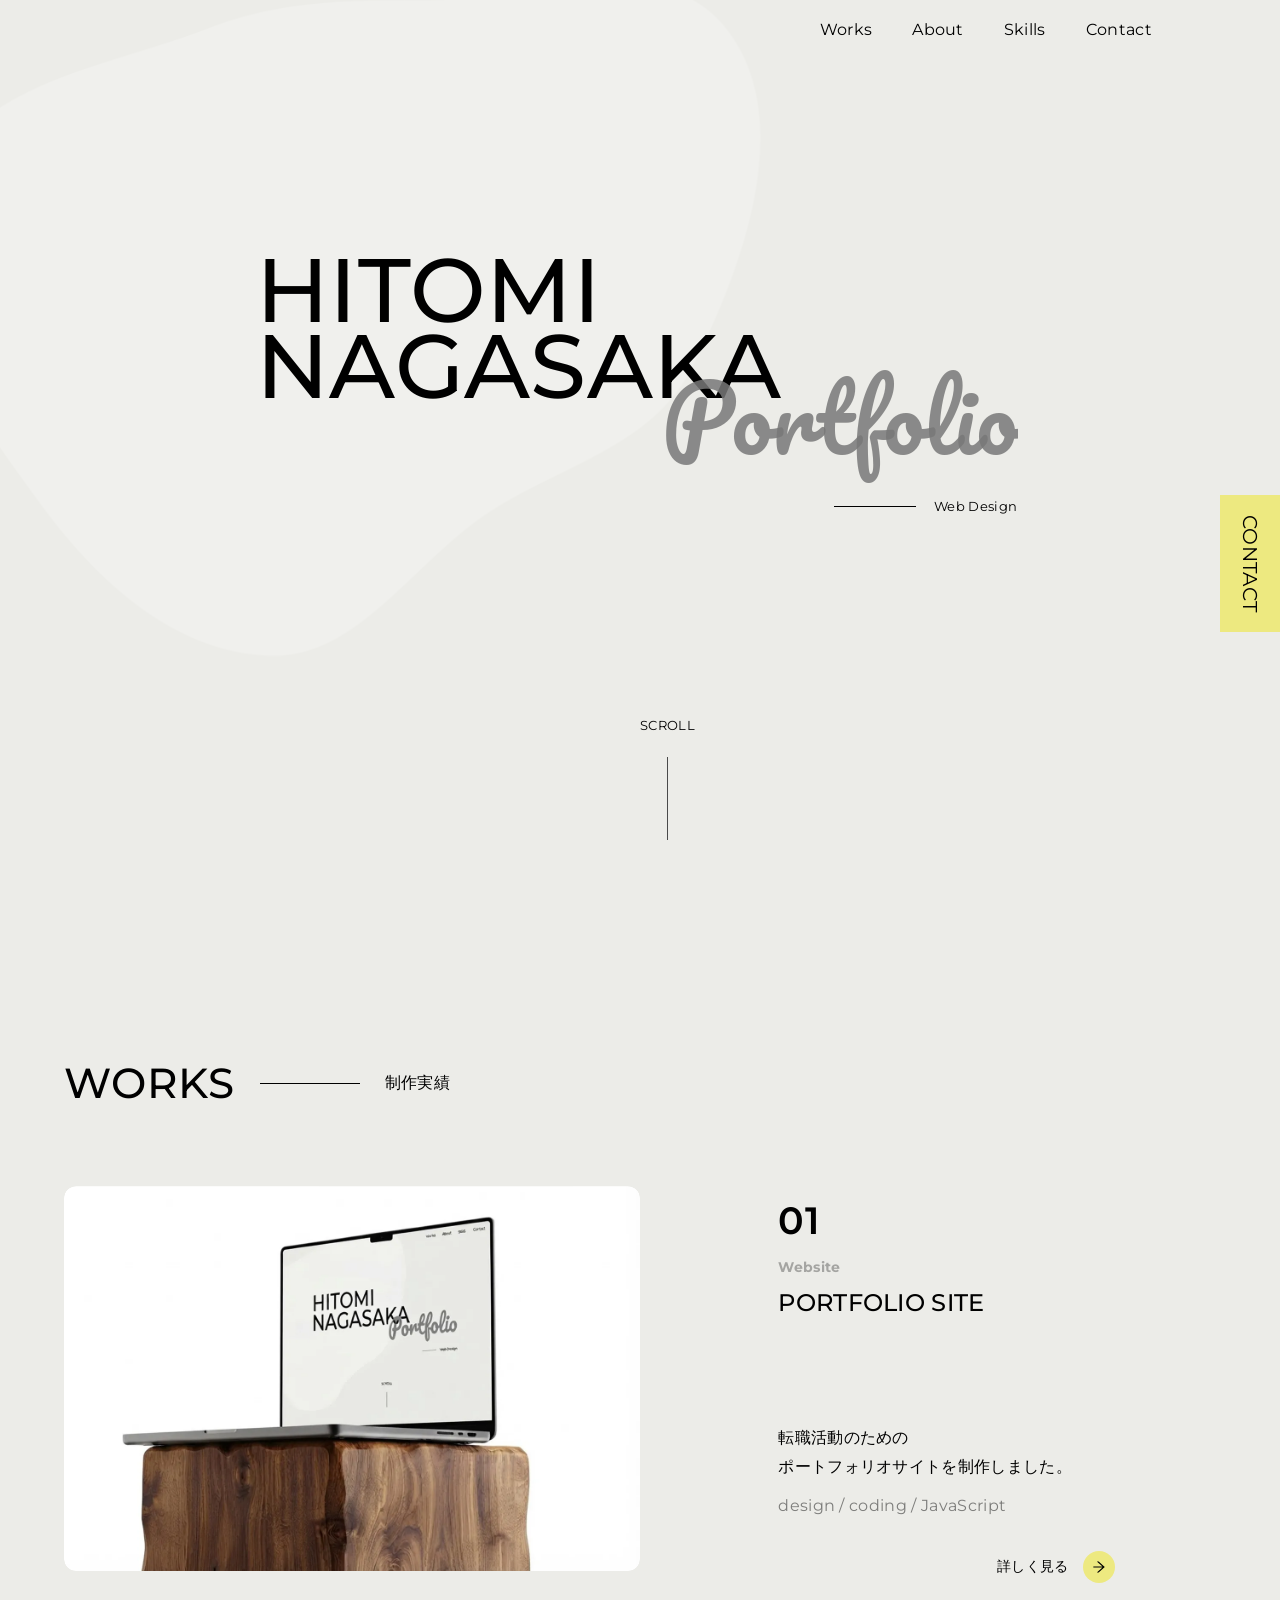
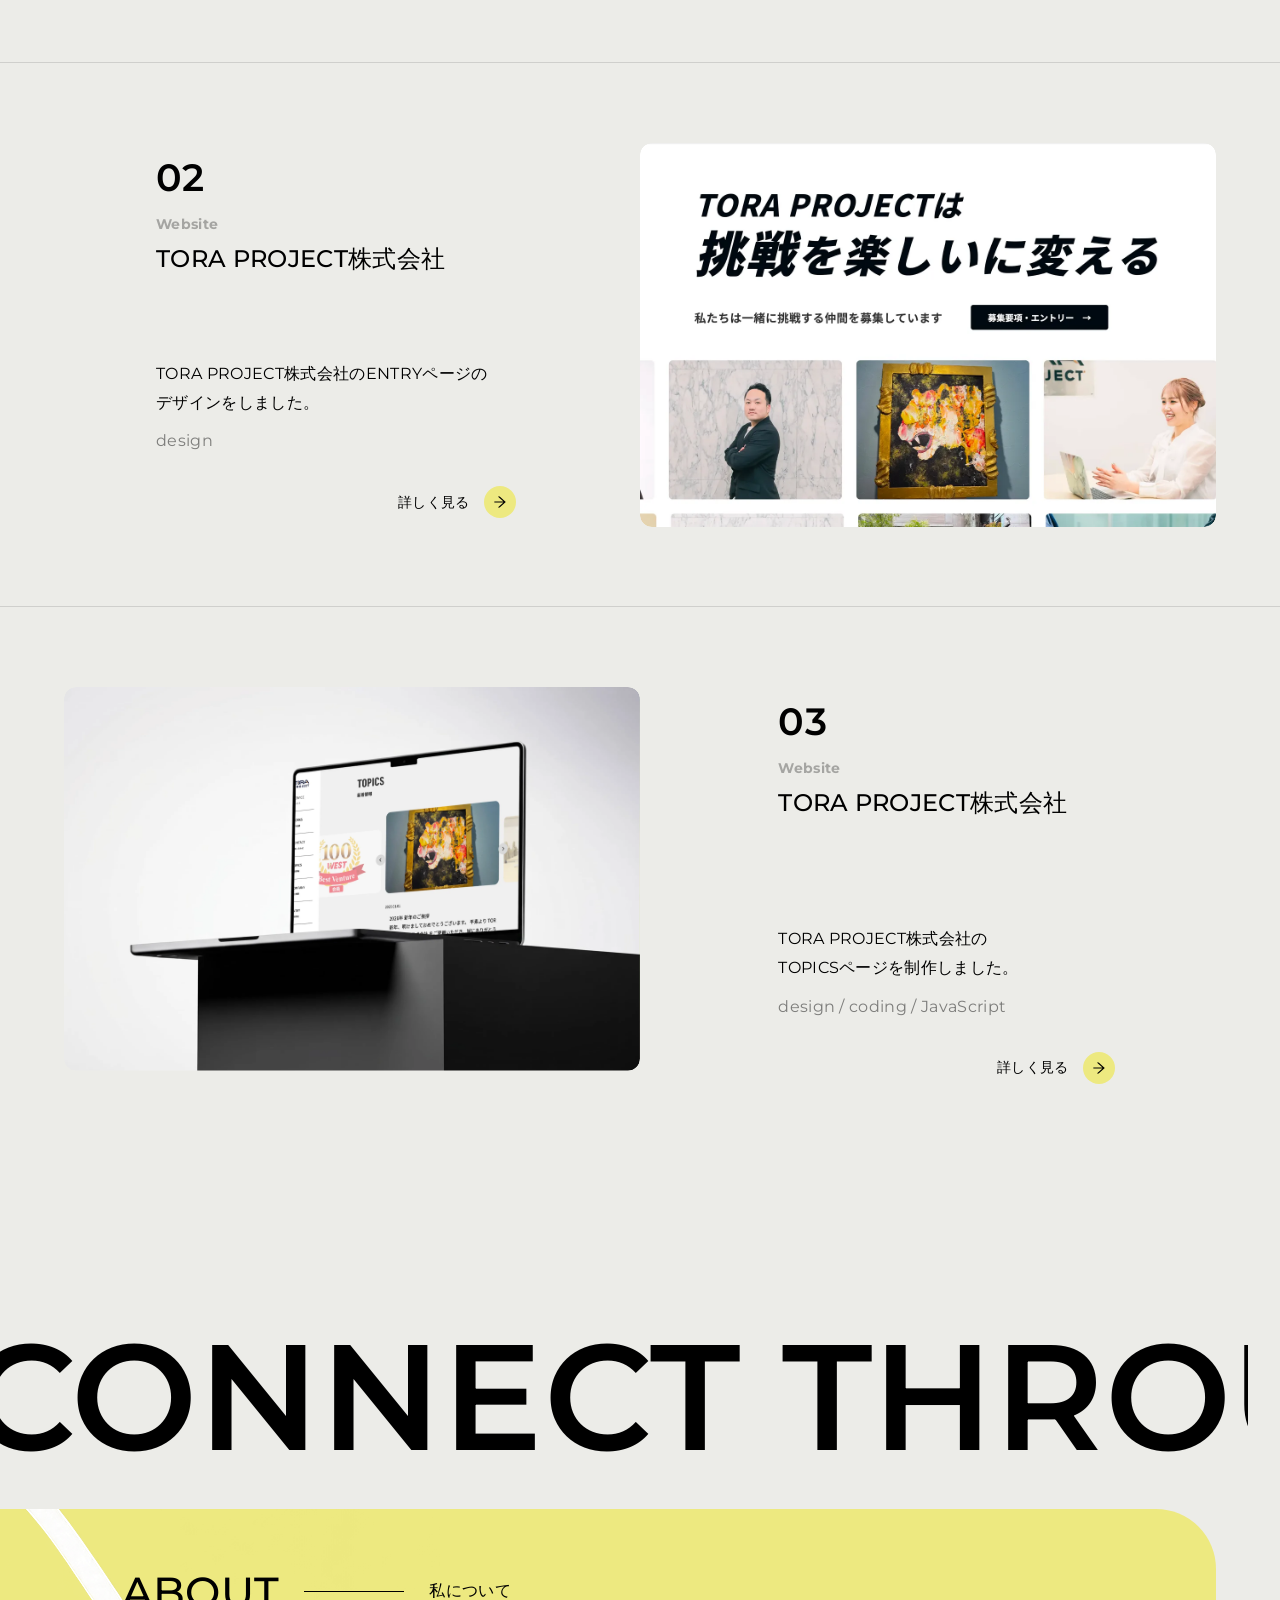
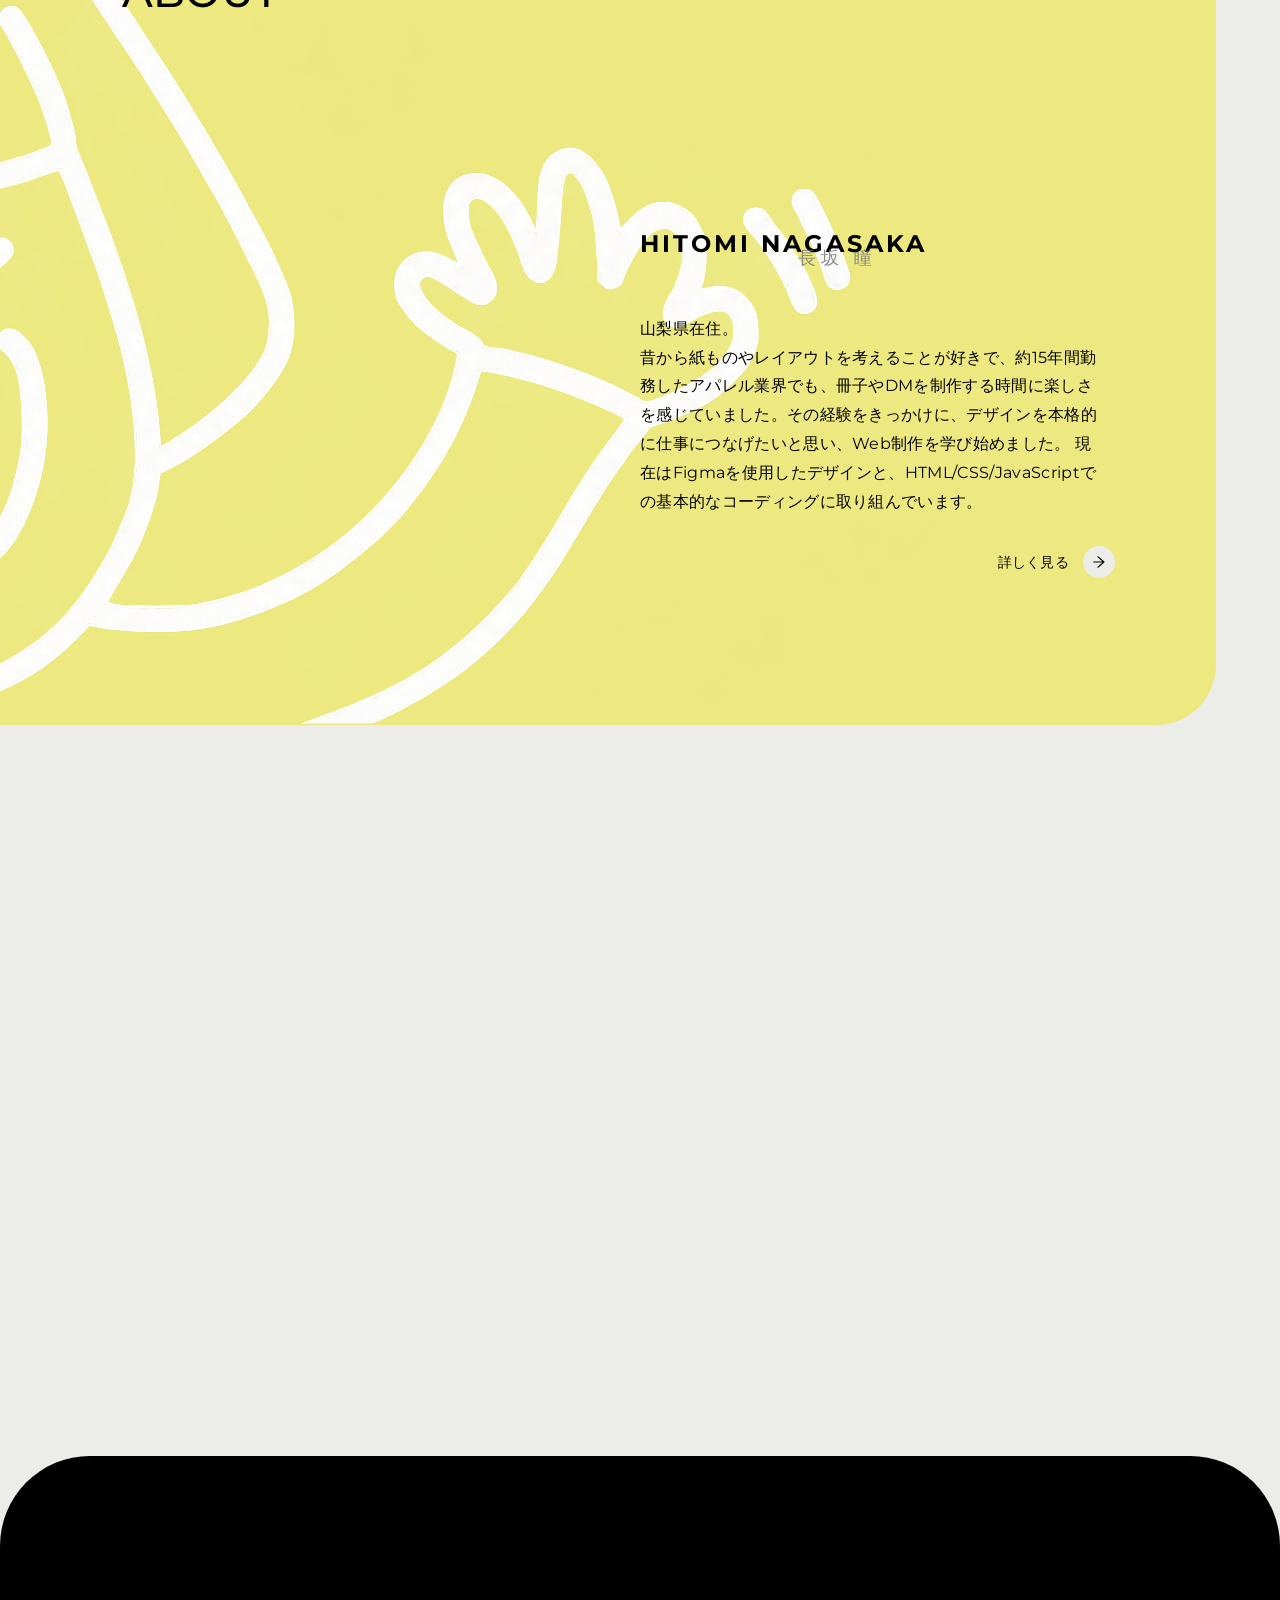
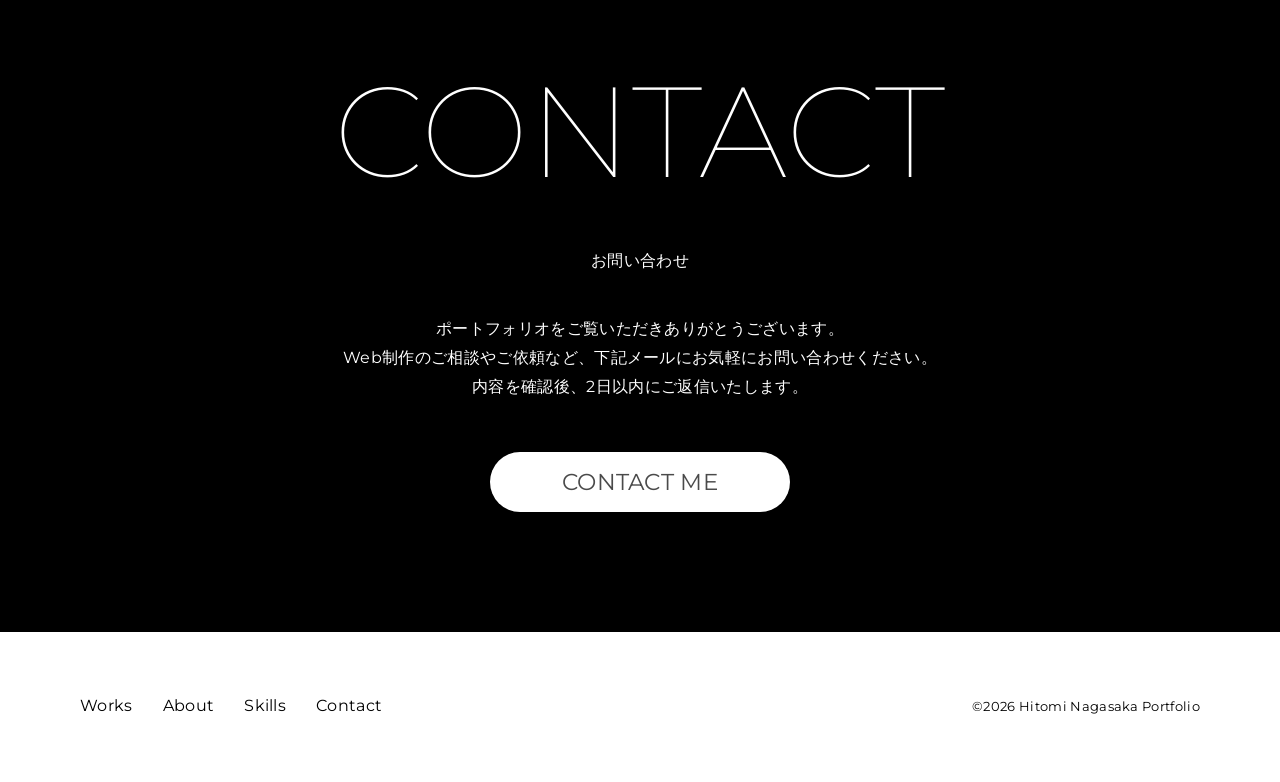
==== index.html @ aa33c5be "portfolio commit 就職活動用のポートフォリオ。" ====
<!DOCTYPE html>
<html lang="ja">

<head>
  <meta charset="UTF-8">
  <meta name="viewport" content="width=device-width, initial-scale=1.0">
  <title>H.N Portfolio</title>

  <link rel="icon" href="img/my icon 2.webp">

  <!--CSS読み込み-->
  <link rel="stylesheet" href="css/reset.css">
  <link rel="stylesheet" href="css/common.css">
  <link rel="stylesheet" href="css/style.css">

  <!--JS読み込み-->
  <script src="js/main.js" defer></script>

  <!--Google フォント-->
  <link rel="preconnect" href="https://fonts.googleapis.com">
  <link rel="preconnect" href="https://fonts.gstatic.com" crossorigin>
  <link
    href="https://fonts.googleapis.com/css2?family=Montserrat:ital,wght@0,100..900;1,100..900&family=Pacifico&display=swap"
    rel="stylesheet">

</head>

<body>
  <header id="header">
    <nav>
      <ul class="header-flex">
        <li><a href="#works">
            Works</a></li>
        <li><a href="#about">
            About</a></li>
        <li><a href="#skills">
            Skills</a></li>
        <li><a href="#contact">
            Contact
          </a></li>
      </ul>
    </nav>

    <div id="navArea">
      <nav class="header-nav">
        <div class="inner">
          <ul>
            <li><a href="#works">Works</a></li>
            <li><a href="#about">About</a></li>
            <li><a href="#skills">Skills</a></li>
            <li><a href="#contact">Contact</a></li>
          </ul>
        </div>
      </nav>


      <div class="toggle-btn">
        <span></span>
        <span></span>
        <span></span>
      </div>

      <div id="mask"></div>
    </div>

  </header>

  <main>
    <section id="fv">
      <img class="fv-shadow" src="img/FV Vector.png" alt="背景の影画像">

      <div class="fv-title">
        <h1 class="fv-heading">
          <span class="fv-name fv-namefirst">HITOMI</span>
          <span class="fv-name fv-namelast">NAGASAKA</span>
        </h1>

        <p class="fv-portfolio">Portfolio</p>

        <div class="fv-job">
          <span class="fv-jobline"></span>
          <span>Web Design</span>
        </div>
      </div>

      <div class="scroll">
        <p>SCROLL</p>
        <span></span>
      </div>

      <a href="#contact" class="fv-contact">CONTACT</a>
    </section>

    <section id="works">
      <div class="section-title js-section-title">
        <h2 aria-label="WORKS">
          <span style="--i: 0">W</span>
          <span style="--i: 1">O</span>
          <span style="--i: 2">R</span>
          <span style="--i: 3">K</span>
          <span style="--i: 4">S</span>
        </h2>
        <span class="section-title_line"></span>
        <p>制作実績</p>
      </div>

      <div class="works-flex">
        <div class="works-img-wrap fadein">
          <a href="works/portfolio.html" target="_blank"><img src="img/WORKS-1.webp" alt="ポートフォリオ画像"
              class="works-img"></a>
        </div>

        <div class="works-item">
          <span class="works-number">01</span>
          <h3>Website</h3>
          <h2>PORTFOLIO SITE</h2>
          <p>転職活動のための<br>
            ポートフォリオサイトを制作しました。</p>
          <p class="p-1">design / coding / JavaScript</p>
          <a href="works/portfolio.html" target="_blank" class="works-link">
            <span>詳しく見る</span>
            <img src="img/矢印黄色丸.svg" alt="黄色円矢印">
          </a>
        </div>
      </div>

      <div class="works-flex flex2">
        <div class="works-item item2">
          <span class="works-number">02</span>
          <h3>Website</h3>
          <h2>TORA PROJECT株式会社</h2>
          <p>TORA PROJECT株式会社のENTRYページの<br>デザインをしました。</p>
          <p class="p-1">design</p>
          <a href="works/works-1.html" target="_blank" class="works-link link2">
            <span>詳しく見る</span>
            <img src="img/矢印黄色丸.svg" alt="黄色円矢印">
          </a>
        </div>

        <div class="works-img-wrap fadein">
          <a href="works/works-1.html" target="_blank">
            <img src="img/WORKS-2.webp" alt="実績画像TORA PROJECT株式会社のENTRYページ" class="works-img img2"></a>
        </div>
      </div>

      <div class="works-flex flex3">
        <div class="works-img-wrap fadein">
          <a href="works/works-2.html" target="_blank"><img src="img/workspage-2.webp" alt="実績画像TORA PROJECT株式会社のTOPICSページ"
              class="works-img"></a>
        </div>

        <div class="works-item">
          <span class="works-number">03</span>
          <h3>Website</h3>
          <h2>TORA PROJECT株式会社</h2>
          <p>TORA PROJECT株式会社の
            <br>TOPICSページを制作しました。
          </p>
          <p class="p-1">design / coding / JavaScript</p>
          <a href="works/works-2.html" target="_blank" class="works-link">
            <span>詳しく見る</span>
            <img src="img/矢印黄色丸.svg" alt="黄色円矢印">
          </a>
        </div>
      </div>

    </section>

    <section id="about">
      <div class="about-marquee">
        <div class="about-marquee__track">

          <!-- 1つ目のグループ -->
          <div class="about-marquee__group">
            <span>CONNECT THROUGH DESIGN</span>
            <span>CONNECT THROUGH DESIGN</span>
          </div>

          <!-- 同じ内容を丸ごと複製 -->
          <div class="about-marquee__group" aria-hidden="true">
            <span>CONNECT THROUGH DESIGN</span>
            <span>CONNECT THROUGH DESIGN</span>
          </div>

        </div>
      </div>

      <div class="about-box">
        <div class="section-title js-section-title about-title">
          <h2 aria-label="ABOUT">
            <span style="--i: 0">A</span>
            <span style="--i: 1">B</span>
            <span style="--i: 2">O</span>
            <span style="--i: 3">U</span>
            <span style="--i: 4">T</span>
          </h2>
          <span class="section-title_line"></span>
          <p>私について</p>
        </div>

        <div class="about-flex">
          <img src="img/手書きイラスト.svg" alt="自分のイラスト" class="about-img js-about-img">

          <div class="about-item">
            <div class="about-name">
              <h3 class="name-en">HITOMI NAGASAKA</h3>
              <p class="name-ja">長坂 瞳</p>
            </div>

            <p class="about-info">山梨県在住。<br>

              昔から紙ものやレイアウトを考えることが好きで、約15年間勤務したアパレル業界でも、冊子やDMを制作する時間に楽しさを感じていました。その経験をきっかけに、デザインを本格的に仕事につなげたいと思い、Web制作を学び始めました。
              現在はFigmaを使用したデザインと、HTML/CSS/JavaScriptでの基本的なコーディングに取り組んでいます。
            </p>

            <a href="about.html" target="_blank" class="about-link">
              <span>詳しく見る</span>
              <img src="img/グレー矢印.svg" alt="グレー円矢印">
            </a>
          </div>
        </div>
      </div>
    </section>

    <section id="skills">
      <div class="section-title js-section-title skills-title">
        <h2 aria-label="SKILLS">
          <span style="--i: 0">S</span>
          <span style="--i: 1">K</span>
          <span style="--i: 2">I</span>
          <span style="--i: 3">L</span>
          <span style="--i: 4">L</span>
          <span style="--i: 5">S</span>
        </h2>
        <span class="section-title_line"></span>
        <p>実務能力</p>
      </div>

      <div class="skills-flex">

        <div class="skills-card card1 js-skills-card">
          <div class="skills-card-heading">
            <img src="img/skills-cod.svg" alt="coding画像" class="skills-img fadein">
            <div class="flex-title">
              <h3 class="skills-en">CODING</h3>
              <p class="skills-ja">コーディング</p>
            </div>
          </div>

          <p class="skills-info">
            HTML/CSSの基礎を理解し、デザインをもとにしたコーディングやレイアウトの構築が可能です。現在はより実践的なスキルの習得を目指して学習を継続しています。</p>
        </div>

        <div class="skills-card card2 js-skills-card">
          <div class="skills-card-heading">
            <img src="img/skills-fig.svg" alt="figma画像" class="skills-img fadein fig-img">

            <div class="flex-title">
              <h3 class="skills-en">FIGMA</h3>
              <p class="skills-ja">フィグマ</p>
            </div>
          </div>

          <p class="skills-info">Figmaを使用したワイヤーフレームの作成や、レイアウト・余白・フォントなどの意図を読み取り、コーディングに反映することが可能です。</p>
        </div>

        <div class="skills-card card3 js-skills-card">
          <div class="skills-card-heading">
            <img src="img/skills-java.svg" alt="JavaScript画像" class="skills-img fadein java-img">

            <div class="flex-title">
              <h3 class="skills-en">JavaScript</h3>
              <p class="skills-ja">ジャバスクリプト</p>
            </div>
          </div>

          <p class="skills-info">JavaScriptを使用した動きのあるWebサイトを実装できます。ハンバーガーメニューやスライダー、フェードインなどのUIを制作可能です。</p>
        </div>

      </div>
    </section>

    <section id="contact">

      <div class="contact-shadows" aria-hidden="true">
        <img src="img/CO1 Vector.png" alt="影の画像1" class="contact-shadow contact-shadow--01">
        <img src="img/CO2 Vector.png" alt="影の画像2" class="contact-shadow contact-shadow--02">
        <img src="img/CO3 Vector.png" alt="影の画像3" class="contact-shadow contact-shadow--03">
      </div>

      <div class="contact-title">
        <h2>CONTACT</h2>
        <p>お問い合わせ</p>
      </div>

      <p class="contact-text">ポートフォリオをご覧いただきありがとうございます。<br>
        Web制作のご相談やご依頼など、下記メールにお気軽にお問い合わせください。<br>内容を確認後、2日以内にご返信いたします。</p>

      <div>
        <a class="mail" href="mailto:stuo5396@gmail.com">CONTACT ME</a>
      </div>
    </section>

    <footer id="footer">
      <div class="footer-flex">
        <nav>
          <ul class="nav-flex">
            <li><a href="#works">Works</a></li>
            <li><a href="#about">About</a></li>
            <li><a href="#skills">Skills</a></li>
            <li><a href="#contact">Contact</a></li>
          </ul>
        </nav>
        <small class="small">©2026 Hitomi Nagasaka Portfolio</small>
      </div>
    </footer>
  </main>
</body>

</html>
---- css/common.css ----
@charset "utf-8";

/* header */

#header {
  height: 60px;
  position: fixed;
  top: 0;
  left: 0;
  width: 100%;
  z-index: 200;
  background: transparent;
  z-index: 10;
}

.header-flex {
  display: flex;
  gap: 40px;
  height: 60px;
  justify-content: end;
  align-items: center;
  margin-right: 10%;
}

.header-flex a:hover {
 color: #B3B3B3;
 transition: 0.3s;
}
.header-flex li {
  transition: 0.3s;
}
.header-flex li:hover {
  transform: scale(1.1);
  transition: 0.3s;
}

/* ハンバーガーメニュー */

#navArea nav {
  left: -300px;
  opacity: 0;
  transition: all 0.5s;

  font-size: 18px;
  display: block;
  width: 260px;
  position: fixed;
  background-color: #ECECE8;
  top: 0;
  bottom: 0;
  z-index: 3;
  
}

#navArea.open nav {
  left: 0;
  opacity: 1;
}

.toggle-btn {
  display: block;
  position: fixed;
  top: 10px;
  right: 30px;
  width: 30px;
  height: 30px;
  z-index: 30;
  cursor: pointer;
  display: none;
}

.toggle-btn span {
  position: absolute;
  display: block;
  left: 0;
  width: 40px;
  height: 1px;
  background-color: #000;
  transition: all 0.5s;
  border-radius: 4px;
}

.toggle-btn span:nth-child(1) {
  top: 4px;
}
.toggle-btn span:nth-child(2) {
  top: 14px;
}
.toggle-btn span:nth-child(3) {
  bottom: 4px;
}

.open .toggle-btn span {
  background-color: #4C4A4A;
}

.open .toggle-btn span:nth-child(1) {
  transform: translateY(10px) rotate(-315deg);
}
.open .toggle-btn span:nth-child(2) {
  opacity: 0;
}
.open .toggle-btn span:nth-child(3) {
  transform: translateY(-10px) rotate(315deg);
}

#mask {
  display: none;
  transition: all 0.5s;
}

 .open #mask {
  display: block;
  background-color: #000;
  width: 100%;
  height: 100%;
  top: 0;
  left: 0;
  position: fixed;
  opacity: 0.8;
  cursor: pointer;
}

nav .inner {
  padding: 25px;
  width: 280px;
}
nav .inner ul li {
  border-bottom: 1px solid rgba(0, 0, 0, 0.12);
}
nav .inner ul li a {
  display: block;
  color: #000;
  padding: 16px;
  transition-duration: 0.2s;
}
nav .inner ul li a:hover {
  background-color: #e4e4e4;
}

/* header-2 */

#header-2 {
  width: 100%;
  height: 60px;
  background-color: #4C4A4A;
  position: fixed;
  z-index: 10;
}

.header-inner-2 {
  max-width: 1335px;
  display: flex;
 justify-content: space-between;
  margin: 0 auto;
  padding: 0 10px;
}

#header-2 h1 {
  line-height: 60px;
  font-weight: normal;
  font-size: 32px;
}

#header-2 ul {
  display: flex;
  gap: 40px;
  height: 60px;
  align-items: center;
}

#header-2  li {
  transition-duration: .4s;
}
#header-2 li:hover {
  transform: scale(1.1);
}

#contact {
  position: relative;
  overflow: hidden;
  isolation: isolate;
  width: 100%;
  min-height: 750px;
  padding: 120px 40px;
  margin-top: 60px;

  display: flex;
  flex-direction: column;
  align-items: center;

  color: #fff;
  background-color: #000;
  border-radius: 90px 90px 0 0;

  text-align: center
}

.contact-shadows {
  position: absolute;
  inset: 0;
  z-index: -1;
  pointer-events: none;
}

.contact-shadow {
  position: absolute;
  /* CONTACT ME付近を吸い込み先にする */
  left: 50%;
  top: 75%;

  width: clamp(180px, 25vw, 420px);
  height: auto;

  opacity: 0;
  transform-origin: center;

  animation: shadowSuction 9s linear infinite;
  will-change: transform, opacity;
}

.contact-shadow--01 {
  --start-x: -75vw;
  --start-y: -55vh;

  animation-delay: 0s;
}

.contact-shadow--02 {
  --start-x: 50vw;
  --start-y: -90vh;

  animation-delay: 3s;
}

.contact-shadow--03 {
  --start-x: 0vw;
  --start-y: -85vh;

  animation-delay: 6s;
}

@keyframes shadowSuction {
  /* 画面の外側から現れる */
  0% {
    opacity: 0;
    transform:
      translate3d(var(--start-x), var(--start-y), 0)
      rotate(-8deg)
      scale(0.8);
  }

  /* ふわっと漂う */
  15% {
    opacity: 0.3;
  }

  45% {
    opacity: 0.9;
    transform:
      translate3d(
        calc(var(--start-x) * 0.55),
        calc(var(--start-y) * 0.65),
        0
      )
      rotate(5deg)
      scale(1);
  }

  70% {
    opacity: 0.9;
    transform:
      translate3d(
        calc(var(--start-x) * 0.2),
        calc(var(--start-y) * 0.25),
        0
      )
      rotate(-3deg)
      scale(0.65);
  }

  /* CONTACT MEへ吸い込まれる */
  100% {
    opacity: 0;
    transform:
      translate3d(-50%, -50%, 0)
      rotate(12deg)
      scale(0.05);
  }
}

.contact-title,
.contact-text,
.mail {
  position: relative;
  z-index: 2;
}

.contact-shadow {
  animation-play-state: paused;
}

#contact.is-contact-visible .contact-shadow {
  animation-play-state: running;
}


.contact-title {
  padding-top: 40px;
  width: 70%;
  margin: 0 auto;
  text-align: center;
}
.contact-title h2 {
   font-size: clamp(50px, 10vw, 150px);
  color: #fff;
  font-weight: 100;
}
.contact-text {
  width: 50%;
  margin: 0 auto;
  margin-top: 40px; 
}

.mail {
  width: 300px;
  height: 60px;
  font-size: clamp(14px, 2vw, 23px);
  background-color: #fff;
  color: #4a4a4a;
  display: block;
  margin: 0 auto;
  text-align: center;
  margin-top: 50px;
  line-height: 60px;
  border-radius: 30px;
  overflow: hidden;
  position: relative;
  transition-duration: .4s;
  z-index: 2;
}
.mail::after {
  background: #EDE980;
  color: #fff;
  border-radius: 50%;
  content: "";
  display: block;
  margin: auto;
  opacity: 0;
  pointer-events: none;
  position: absolute;
  top: 50%;
  left: 0;
  right: 0;
  width: 100%;
  padding-top: 100%;
  height: 0;
  z-index: -1;
  transform: translateY(-50%) scale(0.1);
  transition: opacity .5s, transform 0s;
  transition-delay: 0s, .4s;
}
 
.mail:hover {
  color: #fff;
}
.mail:hover::after {
  opacity: 1;
  transform: translateY(-50%) scale(1.1);
  transition-delay: 0s;
  transition: opacity .8s, transform .6s ease-in-out;
}

#footer {
  height: 150px;
  background-color: #fff;
} 

.footer-flex {
  display: flex;
  justify-content: space-between;
  height: 150px;
  align-items: center;
  padding: 0 80px;
}
.nav-flex {
  display: flex;
  gap: 30px;

}
.nav-flex li:hover {
  opacity: 0.5;
  transition: 0.3s;
}

@media (max-width: 1000px) {

#header,
  #header-2 {
    width: 100%;
  }
.header-flex {
   opacity: 0;
  visibility: hidden;
}
  #header h1 {
    max-width: 50%;
    margin: 0 auto;
    font-size: 18px;
  }

  .header-list a {
    display: none;
  }

  #header-2 ul a {
    display: none;
  }
  #header-2 h1 {
    max-width: 50%;
    margin: 0 auto;
    font-size: 18px;
  }
  .toggle-btn {
    display: block;
  }
  .contact-inner p {
    max-width: 80%;
    margin: 0 auto;
    margin-top: 30px;
    text-align: left;
  }

.fv-contact.is-about-color {
    color: #fff;
    background-color: #000;
  }

  .mail {
    width: 200px;
  }

  .footer-inner {
    gap: 30px;
  }

}

  @media (max-width: 600px) {
  
 #contact {
    margin-top: 0;
    min-height: 0;
  }

.contact-title {
  padding-top: 0;
}

.contact-text {
  width: 85%;
}

#footer {
  height: 220px;
}
.nav-flex {
  flex-direction: column;
  margin-top: 80px;
  gap: 20px;
}

.footer-flex {
  padding: 0 50px;
}

.small {
  margin-top: 220px;
}
}
---- css/style.css ----
@charset "utf-8";

html,
body {
  overflow-x: clip;
}

#fv {
  min-height: calc(100vh - 60px);
  padding-top: 60px;
  position: relative;
  overflow: visible;
}

.fv-shadow {
  position: absolute;
  top: -5%;
  left: -5%;
  width: 65%;
  height: auto;
  z-index: 0;

  animation: shadowFade 1.8s ease-out 0.2s forwards,
    shadowFloat 7s ease-out 2s infinite alternate both;
  opacity: 0;
  will-change: transform;
}

@keyframes shadowFade {
  0% {
    opacity: 0;
    filter: blur(8px);
  }

  100% {
    opacity: 1;
    filter: blur(0);
  }
}

@keyframes shadowFloat {
  0% {
    transform: translate3d(0, 0, 0) rotate(0) scale(1);
  }

  50% {
    transform: translate3d(25px, 15px, 0) rotate(1deg) scale(1.025);
  }

  100% {
    transform: translate3d(-10px, 30px, 0) rotate(-0.5deg) scale(1.01);
  }
}

.fv-title {
  position: absolute;
  top: 30%;
  left: 15%;
  z-index: 2;
  padding-left: 5%;
}

.fv-heading {
  position: relative;
}

.fv-name {
  font-size: clamp(40px, 7vw, 120px);
  display: block;
  line-height: 0.85;
  opacity: 0;
  transform: translateY(20px);
  animation: nameSlideUp 0.8s ease-out forwards;
  font-weight: 500;
}

.fv-namefirst {
  animation-delay: 1.7s;
}

.fv-namelast {
  animation-delay: 2.2s;
}

@keyframes nameSlideUp {
  from {
    opacity: 0;
    transform: translateY(20px);
  }

  to {
    opacity: 1;
    transform: translateY(0);
  }
}

.fv-portfolio {
  position: absolute;
  color: rgba(120, 120, 120, 0.85);
  right: -40%;
  bottom: -62%;
  z-index: 10;
  font-family: Pacifico;
  font-size: clamp(38px, 7vw, 100px);

  opacity: 0;
  clip-path: inset(0 100% 0 0);
  animation: portfolioReveal 1.1s ease-out 3.2s forwards;
}

@keyframes portfolioReveal {
  from {
    opacity: 1;
    clip-path: inset(0 100% 0 0);
  }

  to {
    opacity: 1;
    clip-path: inset(0 0 0 0);
  }
}

.fv-job {
  display: flex;
  align-items: center;
  justify-content: flex-end;
  position: absolute;
  right: -40%;
  bottom: -75%;
  z-index: 3;
  font-size: clamp(12px, 1vw, 16px);
  gap: 10%;
  white-space: nowrap;

  opacity: 0;
  transform: translateX(-15px);
  animation: jobReveal 0.7s ease-out 3.5s forwards;
}

@keyframes jobReveal {
  from {
    opacity: 0;
    transform: translateX(-15px);
  }

  to {
    opacity: 1;
    transform: translateX(0);
  }
}

.fv-jobline {
  display: block;
  width: 100px;
  height: 1px;
  background-color: black;
}

.fv-contact {
  position: fixed;
  top: 55%;
  right: 0;

  font-size: 20px;
  background: #EDE980;

  padding: 20px 12px;
  writing-mode: vertical-rl;
  z-index: 100;

  transition: 0.3s;
  opacity: 1;
  visibility: visible;

  clip-path: inset(0 0 0 100%);
  animation: contactReveal 0.8s ease-out 3.5s forwards;

  transition:
    background-color 0.3s,
    opacity 0.3s,
    visibility 0.3s;
}


@keyframes contactReveal {
  from {
    clip-path: inset(0 0 0 100%);
  }

  to {
    clip-path: inset(0 0 0 0);
  }
}

.fv-contact.is-hide {
  opacity: 0;
  visibility: hidden;
}

.fv-contact:hover {
  background: #fff;

}

.scroll {
  position: absolute;
  left: 50%;
  top: 85%;
  bottom: 0;

  display: flex;
  flex-direction: column;
  align-items: center;
  gap: 20px;
}

.scroll p {
  font-size: clamp(12px, 1vw, 14px);
  opacity: 0;
  transform: translateY(-16px);
  animation: scrollTextIn 0.7s ease-out 3.1s forwards;
}

.scroll span {
  width: 1px;
  height: 0;
  background: #4a4a4a;
  animation: scrollLineIn 0.7s ease-in-out 3.5s forwards;
}

@keyframes scrollTextIn {
  to {
    opacity: 1;
    transform: translateX(0);
  }
}

@keyframes scrollLineIn {
  to {
    height: var(--scrill-line-height);
  }
}

:root {
  --scrill-line-height: 100px;
}


#works {
  padding-top: 220px;
  width: 90%;
  max-width: 1200px;
  margin: 0 auto;
  position: relative;
  z-index: 1;
}

#works h2 {
  font-size: 42px;
  font-weight: 500;
  white-space: nowrap;
}

.section-title {
  display: flex;
  align-items: center;
  gap: 25px;
}

.section-title_line {
  width: 100px;
  height: 1px;
  background: #000;

  transform: scaleX(0);
  transform-origin: left;
  transition: transform 0.7s ease-out;
}

.section-title.is-title-visible .section-title_line {
  transform: scaleX(1);
  transition-delay: 0.5s;
}

.section-title p {
  margin: 0;
  opacity: 0;
  transform: translateY(20px);

  transition:
    opacity 0.6s ease-out,
    transform 0.6s ease-out;
}

.section-title.is-title-visible p {
  opacity: 1;
  transform: translateY(0);
  transition-delay: 0.7s;
}

.section-title h2 {
  display: flex;
  margin: 0;
  overflow: hidden;
  line-height: 1.1;
}

.section-title h2 span {
  display: inline-block;
  transform: translateY(110%);
  opacity: 0;

  transition:
    transform 0.7s cubic-bezier(0.22, 1, 0.36, 1),
    opacity 0.4s ease;
}

.section-title.is-title-visible h2 span {
  transform: translateY(0);
  opacity: 1;

  transition-delay: calc(var(--i) * 0.05s);
}

.works-img-wrap {
  flex: 0 0 50%;

  opacity: 0;
  filter: blur(2px);
  transform: translateY(50px);

  transition:
    opacity 0.8s ease,
    filter 0.8s ease,
    transform 0.8s ease;
}

.works-img-wrap a {
  display: block;
  width: 100%;

  overflow: hidden;
  border-radius: 12px;
  clip-path: inset(0 round 12px);
  line-height: 0;
}

.works-img {
  width: 100%;
  border-radius: 12px;

  transition: transform 0.5s ease;
}

.img2 {
  margin-left: auto;
}

.works-img-wrap.is-show {
  opacity: 1;
  transform: translateY(0);
  filter: blur(0);
}

.works-img-wrap a:hover .works-img {
  transform: scale(1.05);
}

.works-item {
  flex: 1;
}

.works-item p {
  white-space: nowrap;
  font-size: clamp(14px, 3vw, 16px);
}

.works-item h3 {
  font-size: 14px;
  color: rgba(0, 0, 0, 0.3);
}

#works .works-item h2 {
  position: relative;
  font-size: clamp(20px, 3vw, 24px);
  font-weight: 500;
  margin-bottom: 23%;
}

.works-number {
  font-size: clamp(30px, 3vw, 50px);
  font-weight: 600;
}


.works-flex {
  display: flex;
  gap: 12%;
  margin-top: 80px;
  position: relative;
  padding-bottom: 80px;
}

.works-flex::after {
  content: "";
  position: absolute;
  bottom: 0;
  left: 50%;

  width: 100vw;
  height: 1px;
  background-color: rgba(0, 0, 0, 0.12);

  transform: translateX(-50%);
}

.works-flex:last-child::after {
  display: none;
}

.works-flex.flex3 {
  margin-top: 80px;
}

.p-1 {
  color: #7D7D7B;
}

.works-item p:nth-of-type(2) {
  padding-top: 10px;
}

.works-link {
  font-size: 14px;
  display: inline-flex;
  align-items: center;
  gap: 14px;
  padding-top: 30px;
  padding-left: 50%;
  white-space: nowrap;
  transition: transform 0.3s ease;
}


.works-link.link2 {
  padding-left: 70%;
}

.works-link img {
  width: 32px;
  height: 32px;
  object-fit: contain;
}

.works-link:hover {
  transform: translateX(8px);
  opacity: .5;
}


.item2 {
  padding-left: 8%;

}


#works .item3 h2 {
  position: relative;
}

#works .item3 h2::after {
  content: "";
  position: absolute;
  width: 290px;
  height: 1px;
  background-color: #4a4a4a;
  left: 0;
  bottom: 1px;
}

.item3 {
  padding-left: 11%;
}

#about {
  width: 100%;
  padding-right: clamp(20px, 5vw, 80px);
  padding-top: 150px;
}

.about-marquee {
  width: 100vw;
  margin-left: calc(50% - 50vw);
  overflow: hidden;
}

.about-marquee__track {
  display: flex;
  width: max-content;

  animation: aboutMarquee 50s linear infinite;
  will-change: transform;
}

.about-marquee__group {
  display: flex;
  flex-shrink: 0;
  align-items: center;
  gap: 100px;

  /* グループ同士の間にも同じ余白を作る */
  padding-right: 100px;
}

.about-marquee__group span {
  flex-shrink: 0;

  font-size: 150px;
  font-weight: 600;
  line-height: 1.1;
  white-space: nowrap;
}


@keyframes aboutMarquee {
  from {
    transform: translate3d(0, 0, 0);
  }

  to {
    transform: translate3d(-50%, 0, 0);
  }
}

.about-box {
  position: relative;
  isolation: isolate;
  width: 100%;
  min-height: 680px;
  margin-inline: auto;
  margin-top: 30px;

  background-color: #ede980;
  border-radius: 0 60px 60px 0;
  overflow: hidden;
}

#about h2 {
  font-size: 42px;
  font-weight: 500;
}

.about-name {
  position: relative;
  width: fit-content;
}

.name-en {
  font-size: clamp(16px, 3vw, 24px);
  font-weight: 700;
  letter-spacing: 3px;
  white-space: nowrap;
}

.name-ja {
  position: absolute;
  font-size: clamp(14px, 3vw, 18px);
  color: rgba(120, 120, 120, 0.85);
  font-weight: 500;
  top: 48%;
  left: 55%;
  letter-spacing: 5px;
}

.about-title {
  display: flex;
  position: relative;
  z-index: 20;
  align-items: center;
  gap: 25px;
  margin: 60px 0 0 10%;
}

.about-line {
  width: 100px;
  height: 1px;
  background: #4a4a4a;
}

.about-item {
  position: absolute;
  top: 26%;
  left: 60%;
  opacity: 0;
  transition: opacity 3.2s ease;

  left: clamp(48%, 50vw, 60%);
  width: min(42%, 600px);
  z-index: 20;
}

.about-info {
  padding-top: 50px;
  line-height: 1.8;
  width: 90%;
  /* text-align: justify;
  text-justify: inter-character; */
}

.about-flex {
  position: relative;
  display: flex;
  gap: 10%;
  align-items: center;
  margin-top: 30px;
  min-height: 680px;
}

.about-link {
  font-size: 14px;
  display: inline-flex;
  align-items: center;
  gap: 14px;
  padding-top: 30px;
  padding-left: 70%;

  transition: transform 0.3s ease;
}

.about-link img {
  width: 32px;
  height: 32px;
  object-fit: contain;
}

.about-img {
  width: 980px;
  bottom: 0;
  left: 0;
  position: absolute;
  z-index: 1;

  object-fit: contain;
  object-position: left bottom;
  opacity: 0;
  transform: translateX(-150px);

  transition:
    transform 1s cubic-bezier(0.22, 1, 0.36, 1),
    opacity 2s ease;

  will-change: transform, opacity;
}

.about-img.is-about-img-visible {
  opacity: 1;
  transform: translateX(0);
}

.about-link:hover {
  transform: translateX(8px);
  opacity: .5;
}


.about-item.is-about-visible {
  opacity: 1;
}

#skills {
  padding-top: 150px;
  padding-bottom: 90px;
  width: 90%;
  max-width: 1200px;
  margin: 0 auto;
}

#skills h2 {
  font-size: 42px;
  font-weight: 500;
}

.skills-title {
  display: flex;
  align-items: center;
  gap: 25px;
}

.skills-line {
  width: 100px;
  height: 1px;
  background: #4a4a4a;
}

.skills-img.is-show {
  opacity: 1;
  transform: translateY(0);
}

.skills-en {
  font-size: clamp(20px, 3vw, 26px);
  font-weight: 500;
}

.skills-ja {
  font-size: clamp(12px, 3vw, 16px);
}

.skills-flex {
  display: grid;
  grid-template-columns: repeat(3, minmax(0, 1fr));
  gap: clamp(10px, 6vw, 20px);

  width: min(100%, 1400px);
  margin-inline: auto;

  margin-top: clamp(50px, 8vw, 80px);
}

/* 各スキル */
.skills-card {
  min-width: 0;
  background-color: #fff;
   padding: clamp(30px, 4vw, 30px)
           clamp(32px, 4vw, 43px);
  border-radius: 20px;
}

/* 画像とタイトルを横並び */
.skills-card-heading {
  display: flex;
  align-items: center;
  gap: clamp(14px, 2vw, 24px);
  margin-bottom: clamp(28px, 3vw, 40px);
}

.skills-img {
  flex: 0 0 auto;
  width: clamp(70px, 10vw, 100px);
  height: clamp(80px, 10vw, 100px);
  object-fit: contain;
}

.skills-card:first-child .skills-img {
  width: clamp(78px, 7vw, 105px);
}

.flex-title {
  min-width: 0;
}

.skills-info {
  margin: 0;
  font-size: clamp(13px, 1.1vw, 16px);
  line-height: 1.9;
}

.js-skills-card {
  opacity: 0;
  transform: translateY(50px);

  transition:
    opacity 1s ease,
    transform 1s cubic-bezier(0.22, 1, 0.36, 1);
}

.js-skills-card.is-skills-visible {
  opacity: 1;
  transform: translateY(0);
}

.js-skills-card:nth-child(2) {
  transition-delay: 0.15s;
}

.js-skills-card:nth-child(3) {
  transition-delay: 0.3s;
}


@media (min-width: 901px) and (max-width: 1200px) {
  .skills-card-heading {
    gap: 14px;
  }

  .skills-card {
    padding: 32px 26px;
  }

  .skills-img {
    width: 64px;
    height: 64px;
  }

  .skills-en {
    font-size: clamp(18px, 2.2vw, 24px);
    white-space: nowrap;
    margin: 0;
  }

  .skills-ja {
    font-size: 13px;
    margin-top: 8px;
    white-space: nowrap;
  }

  .skills-info {
    margin: 0;
    font-size: 14px;
  }
}

@media (max-width: 1000px) {
  #fv .fv-shadow {
    width: 90%;
    top: 10%;
    left: -10%;
  }

  .fv-name {
    font-size: clamp(40px, 10vw, 120px);
  }

  .fv-portfolio {
    right: -16%;
    bottom: -68%;
    font-size: clamp(38px, 10vw, 100px);
  }

  .fv-job {
    right: -10%;
    bottom: -80%;
    font-size: clamp(12px, 7vw, 16px);
    gap: 10%;
  }

  .fv-title {
    top: 35%;
    padding-left: 0;
  }

  #works {
    padding-top: 150px;
    max-width: 900px;
  }

  #works h2 {
    font-size: 32px;
  }

  #works .works-item h2 {
    margin-bottom: 30px;
  }

  .works-img {
    width: 100%;
    margin: 0 auto;
  }

  .works-flex {
    flex-direction: column;
    gap: 0;
  }

  .works-link {
    font-size: 12px;
    padding-top: 20px;
    padding-left: 0;
  }

  .works-link.link2 {
    padding-left: 0;
  }

  .section-title_line {
    width: 80px;
  }

  .fv-contact {
    font-size: 14px;
    padding: 16px 8px;
  }

  .works-item {
    order: 2;
    padding-left: 8%;
    margin-top: 10px;
  }

  .works-img-wrap {
    order: 1;
    width: 100%;
    max-width: 750px;
    margin: 0 auto;
  }

  #about {
    padding-top: 10%;
    padding-right: 0;
  }

  .about-box {
    width: 100%;
    height: 750px;
    padding-bottom: 50px;
    border-radius: 90px 90px 0 0;
  }

  #about h2 {
    font-size: 32px;
  }

  .about-marquee__group span {
    font-size: 120px;
  }

  .about-img {
    width: 800px;
    top: auto;
    right: auto;
    top: -20%;
    left: 0%;
    flex: none;
    max-width: none;

    z-index: 1;
  }

  .about-flex {
    display: flex;
    flex-direction: column;
    align-items: stretch;
    gap: 20px;
    min-height: 600px;
    margin-top: 20px;
  }

  .about-info {
    width: 80%;
  }

  .about-link {
    padding-left: 60%;
  }

  .about-title {
    margin-left: 5%;
  }

  .about-item {
    position: relative;

    bottom: auto;
    left: 30%;

    flex: none;
    width: 70%;
    margin: 0;
    padding: 150px 20px 150px 50px;

    z-index: 2;
  }

  .about-link span {
    white-space: nowrap;
  }

  .pc-br {
    display: none;
  }

  #skills {
    padding: 100px 0 100px 0;

  }

  #skills h2 {
    font-size: 32px;
  }

  /* .skills-flex {
    grid-template-columns: 1fr;
    gap: 48px;
    margin-top: 50px;
  }

  .skills-card__heading {
    gap: 18px;
    margin-bottom: 20px;
  }

  .skills-img {
    width: 64px;
    height: 64px;
  }

  .skills-card:first-child .skills-img {
    width: 74px;
  }

  .skills-en {
    font-size: 20px;
  }

  .skills-ja {
    font-size: 12px;
  }

  .skills-info {
    font-size: 14px;
    line-height: 1.8;
  } */



}

@media (max-width: 900px) {
  .skills-flex {
    grid-template-columns: 1fr;
    gap: 30px;
  }

  .skills-card {
    width: min(100%, 600px);
    margin-inline: auto;
  }
}

@media (max-width: 780px) {

  .fv-heading {
    font-weight: 600;
  }

  #skills {
    padding-top: 80px;
    padding-bottom: 100px;
  }


  #skills .skills-title p {
    font-size: 14px;
  }

  
.skills-info {
  width: 100%;
}

.skills-flex {
  gap: 30px;
}



}

@media (max-width: 600px) {
  body {
    font-size: 14px;
  }

  .fv-shadow {
    top: 10%;
    width: 130vw;
    max-width: none;
    height: auto;
  }

  .fv-name {
    line-height: 1;
  }

  .fv-title {
    top: 35%;
  }

  .fv-portfolio {
    right: -16%;
    bottom: -52%;
  }

  .fv-title {
    top: 40%;
  }

  .fv-jobline {
    width: 50px;
  }

  .scroll {
    left: 45%;

  }

  #works {
    padding-top: 80px;
  }

  .section-title_line {
    width: 50px;
  }

  #works h2 {
    font-size: 24px;
  }

  .works-flex {
    margin-top: 40px;
    padding-bottom: 50px;
  }

  .flex2 {
    margin-top: 60px;
  }

  .works-flex.flex3 {
    margin-top: 60px;
  }

  .works-title p {
    font-size: 14px;
  }

  .works-line,
  .about-line,
  .skills-line {
    width: 60px;
  }

  .view-works .arrow {
    width: 80px;
  }

  .view-works:hover .arrow {
    width: 120px;
  }

  .view-works span:hover {
    font-size: 16px;
    transition: .5s;
  }

  .view-works span {
    font-size: 14px;
  }


  #works .works-item p {
    font-size: 14px;
  }

  .works-link {
    font-size: 14px;
  }

  #works .works-item h2::after {
    width: 190px;
  }

  #works .item2 h2::after {
    width: 110px;
  }

  .works-item {
    margin-top: 5px;
    padding-left: 2%;
  }

  #works .works-item h2 {
    margin-bottom: 10px;
  }

  .fv-contact {
    display: none;
  }

  #about {
    padding-top: 50px;
  }

  #about .about-title h2 {
    font-size: 24px;
  }

  .about-title p {
    font-size: 14px;
  }

  .name-en {
    font-size: 18px;
  }

  .name-ja {
    font-size: 16px;
  }

  .about-flex {
    min-height: 780px;
  }

  .about-marquee__group span {
    font-size: 100px;
  }

  .about-link {
    padding-left: 45%;
  }

  .about-box {
    height: 700px;
  }

  .about-info {
    width: 90%;
  }

  #skills {
    padding: 70px 0 100px 0;
  }

  #skills .skills-title h2 {
    font-size: 24px;
  }

  #skills .skills-title p {
    font-size: 14px;
  }

  .skills-info {
  width: 100%;
}




}
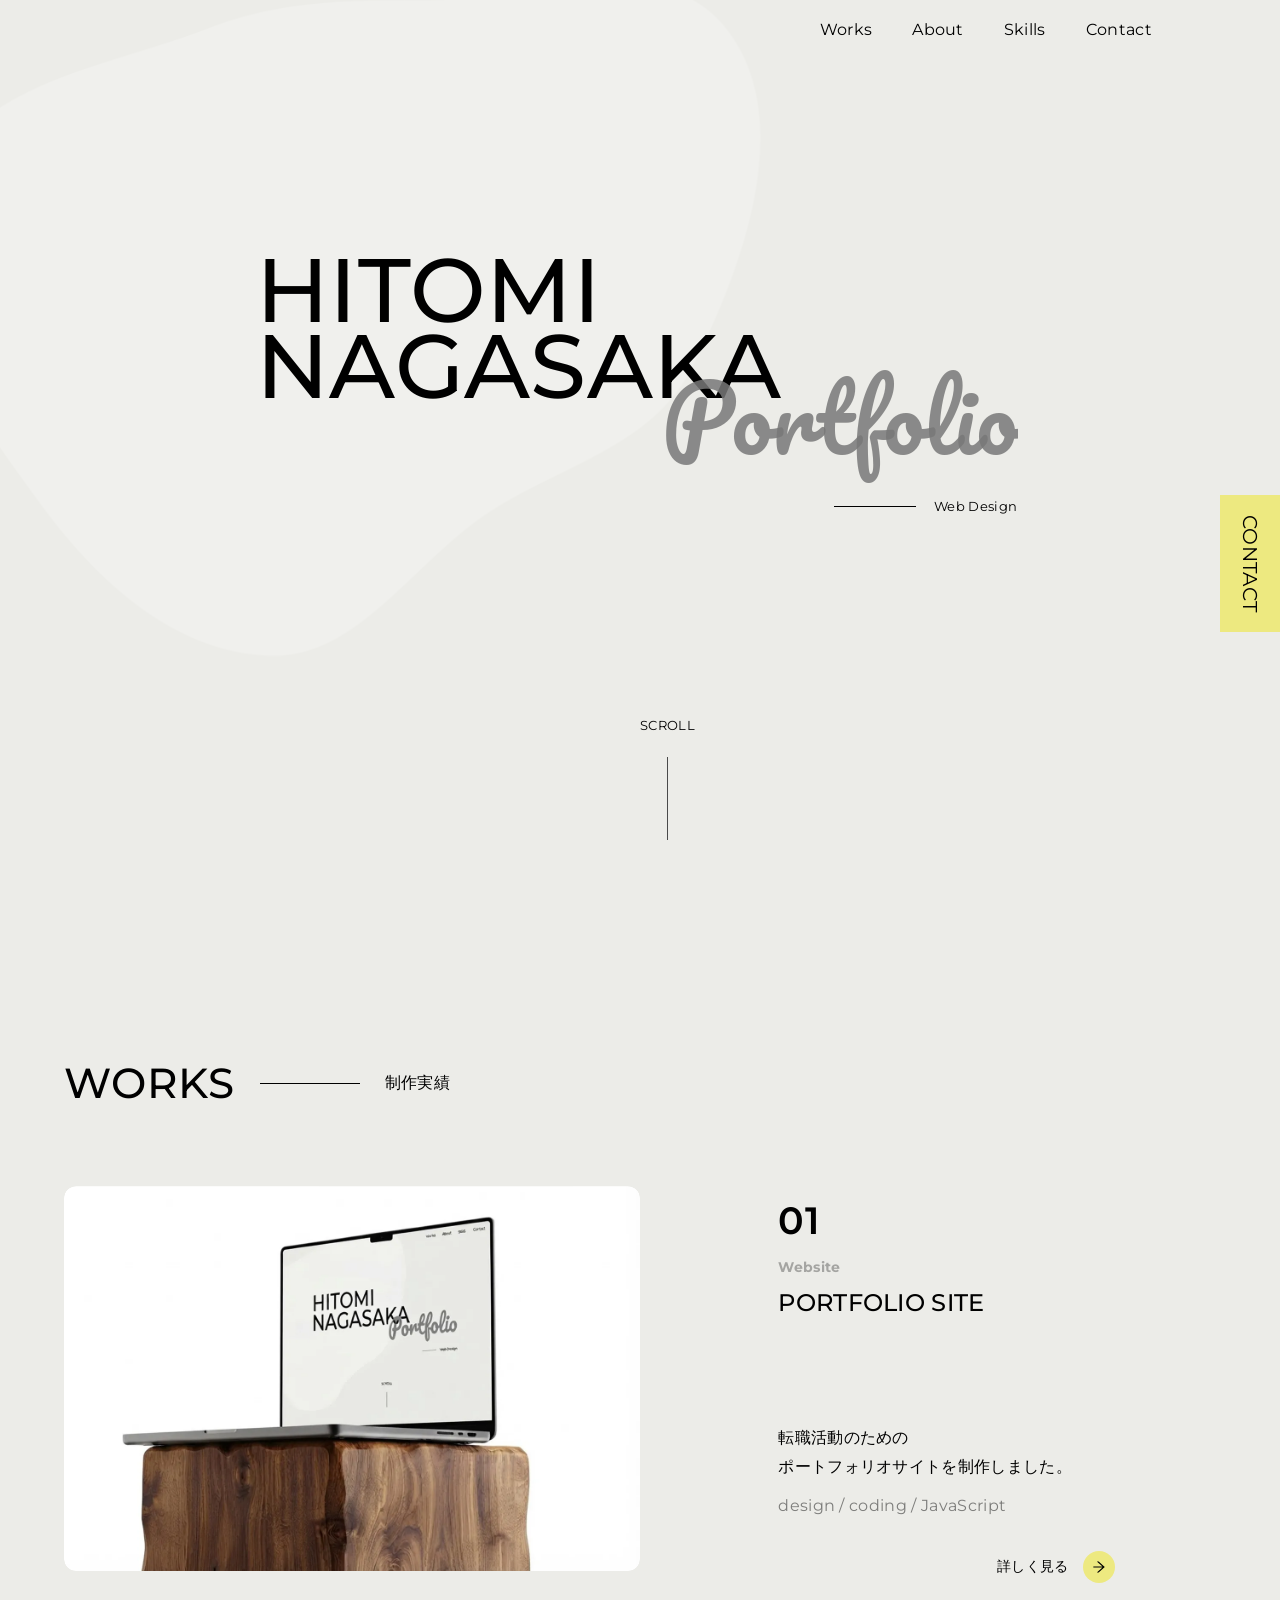
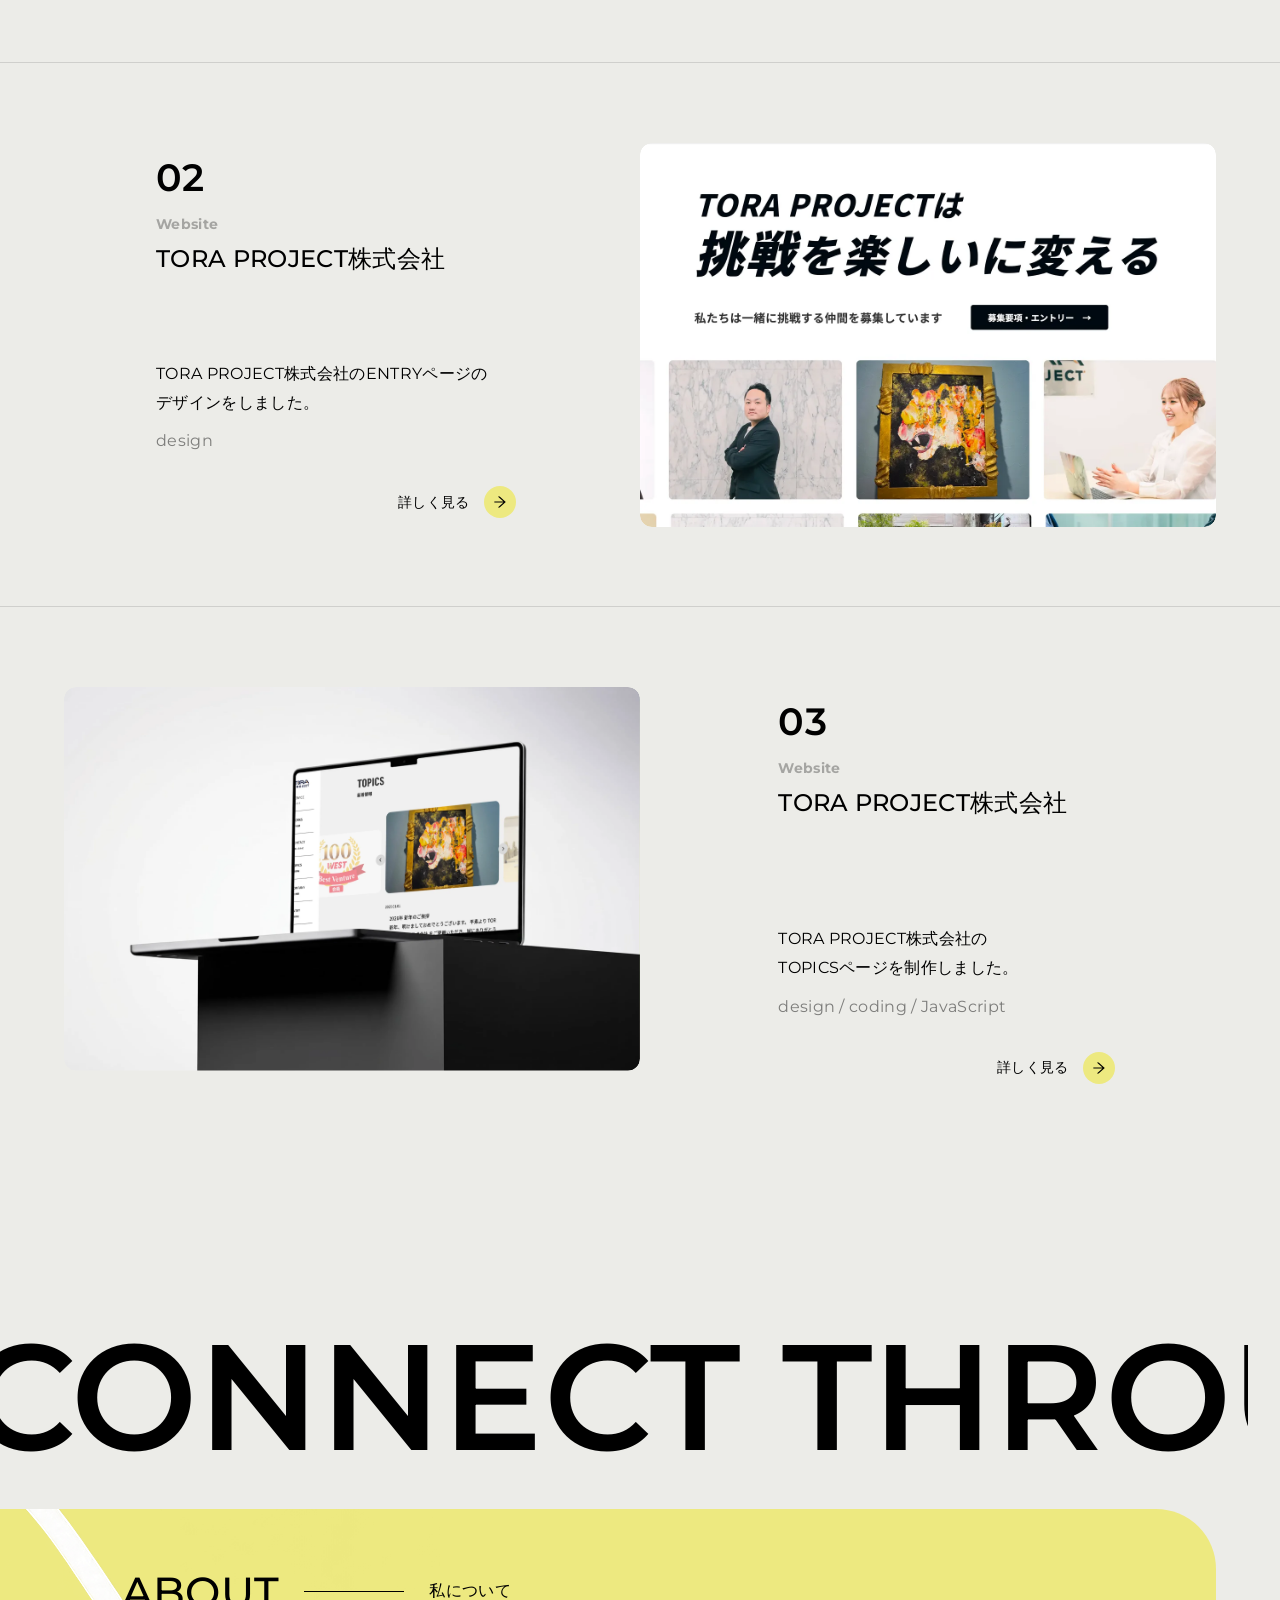
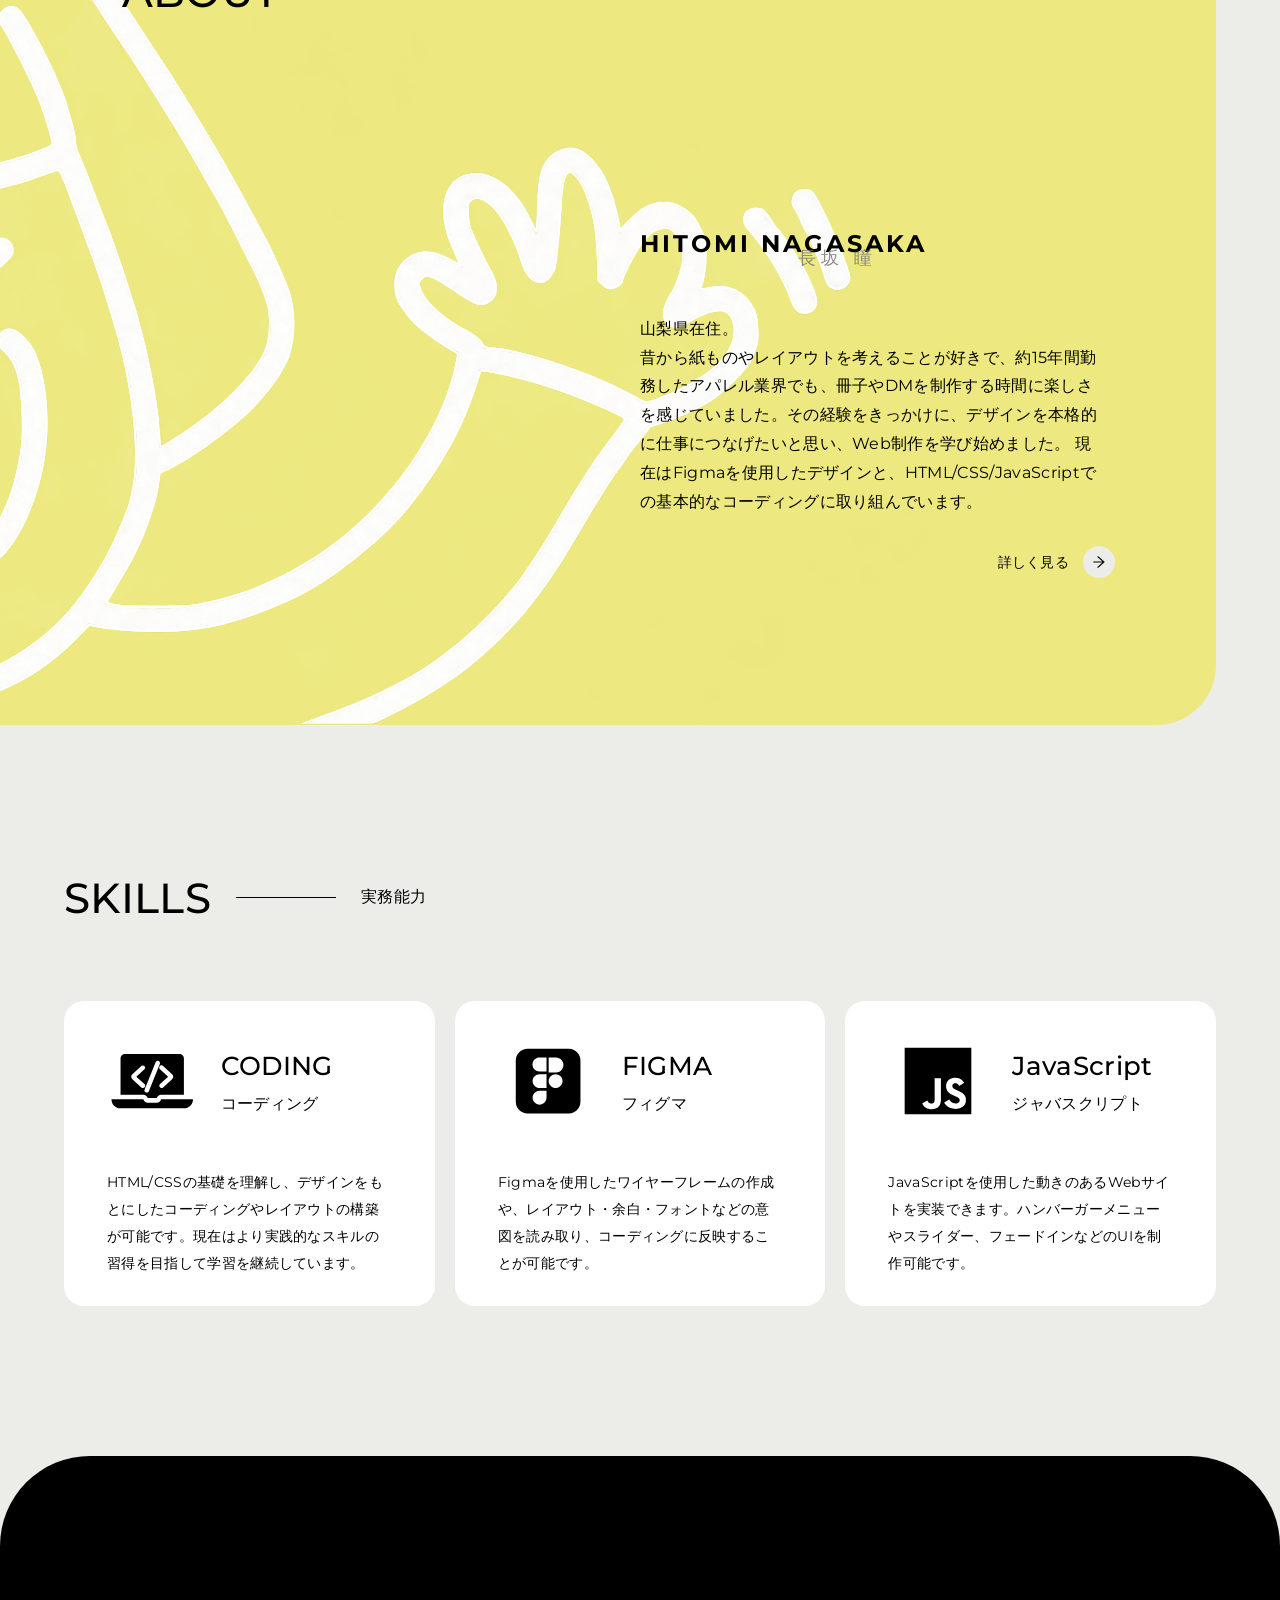
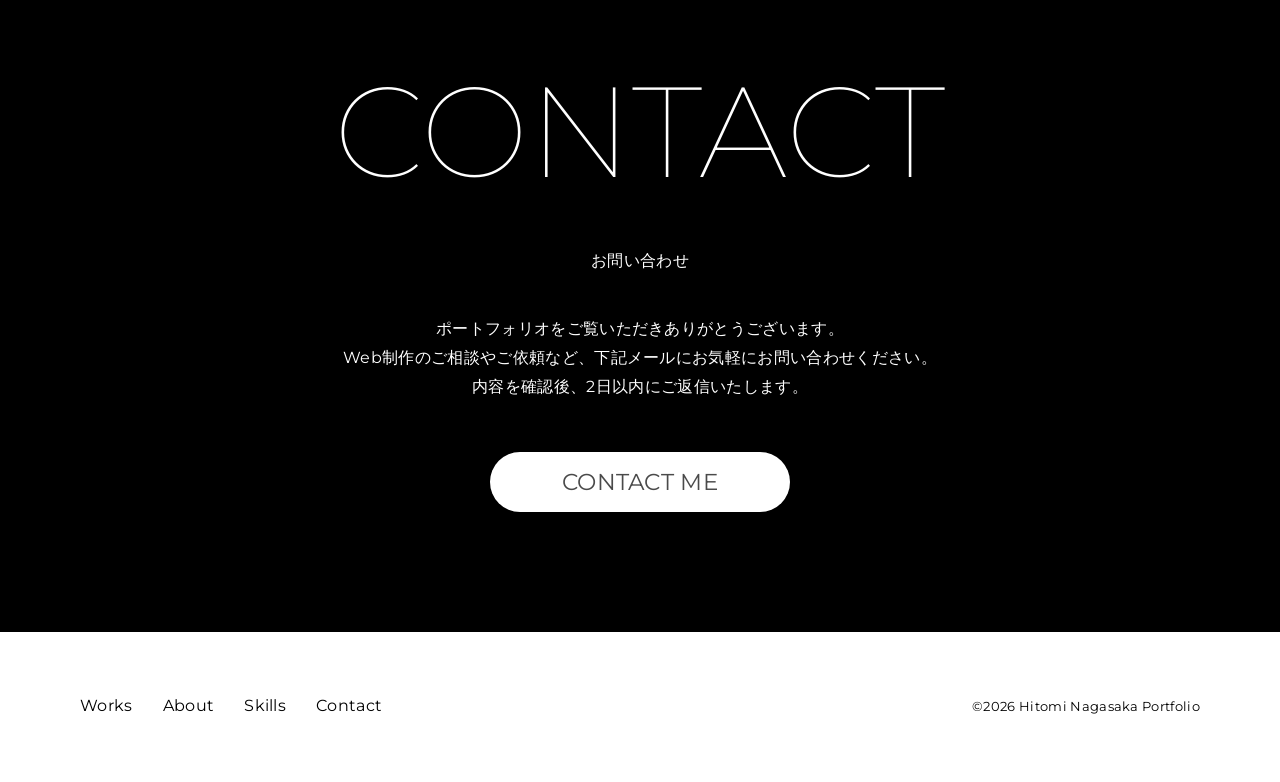
==== commit e4f0f765: "portfolio commit4 FV sp 修正" ====
--- a/index.html
+++ b/index.html
@@ -88,6 +88,10 @@
         <span></span>
       </div>
 
+      <div class="scroll-icon-wrap">
+        <img src="img/SCROLL黄色円.svg" alt="スクロールアイコン" class="scroll-icon2">
+      </div>
+
       <a href="#contact" class="fv-contact">CONTACT</a>
     </section>
 
--- a/css/common.css
+++ b/css/common.css
@@ -444,6 +444,31 @@
     gap: 30px;
   }
 
+  #footer {
+  height: 220px;
+}
+.nav-flex {
+  flex-direction: column;
+  margin-top: 80px;
+  gap: 20px;
+}
+
+.footer-flex {
+  padding: 0 50px;
+}
+
+.small {
+  margin-top: 220px;
+}
+
+#footer a {
+  font-size: 14px;
+}
+
+#footer small {
+  font-size: 12px;
+}
+
 }
 
   @media (max-width: 600px) {
@@ -461,21 +486,6 @@
   width: 85%;
 }
 
-#footer {
-  height: 220px;
-}
-.nav-flex {
-  flex-direction: column;
-  margin-top: 80px;
-  gap: 20px;
-}
-
-.footer-flex {
-  padding: 0 50px;
-}
-
-.small {
-  margin-top: 220px;
-}
-}
-
+
+}
+
--- a/css/style.css
+++ b/css/style.css
@@ -228,6 +228,10 @@
   animation: scrollLineIn 0.7s ease-in-out 3.5s forwards;
 }
 
+.scroll-icon-wrap {
+  display: none;
+}
+
 @keyframes scrollTextIn {
   to {
     opacity: 1;
@@ -721,8 +725,7 @@
 .skills-card {
   min-width: 0;
   background-color: #fff;
-   padding: clamp(30px, 4vw, 30px)
-           clamp(32px, 4vw, 43px);
+  padding: clamp(30px, 4vw, 30px) clamp(32px, 4vw, 43px);
   border-radius: 20px;
 }
 
@@ -956,7 +959,7 @@
     flex: none;
     width: 70%;
     margin: 0;
-    padding: 150px 20px 150px 50px;
+    padding: 140px 20px 100px 50px;
 
     z-index: 2;
   }
@@ -977,41 +980,6 @@
   #skills h2 {
     font-size: 32px;
   }
-
-  /* .skills-flex {
-    grid-template-columns: 1fr;
-    gap: 48px;
-    margin-top: 50px;
-  }
-
-  .skills-card__heading {
-    gap: 18px;
-    margin-bottom: 20px;
-  }
-
-  .skills-img {
-    width: 64px;
-    height: 64px;
-  }
-
-  .skills-card:first-child .skills-img {
-    width: 74px;
-  }
-
-  .skills-en {
-    font-size: 20px;
-  }
-
-  .skills-ja {
-    font-size: 12px;
-  }
-
-  .skills-info {
-    font-size: 14px;
-    line-height: 1.8;
-  } */
-
-
 
 }
 
@@ -1043,14 +1011,14 @@
     font-size: 14px;
   }
 
-  
-.skills-info {
-  width: 100%;
-}
-
-.skills-flex {
-  gap: 30px;
-}
+
+  .skills-info {
+    width: 100%;
+  }
+
+  .skills-flex {
+    gap: 30px;
+  }
 
 
 
@@ -1082,7 +1050,7 @@
   }
 
   .fv-title {
-    top: 40%;
+    top: 35%;
   }
 
   .fv-jobline {
@@ -1090,9 +1058,35 @@
   }
 
   .scroll {
+    /* left: 45%; */
+  }
+
+  .scroll p {
+    display: none;
+  }
+
+  .scroll-icon-wrap {
+    display: block;
+    position: absolute;
     left: 45%;
-
-  }
+    bottom: 16%;
+    width: 64px;
+    height: auto;
+  
+    z-index: 3;
+
+    opacity: 0;
+    transform: translateY(-16px);
+    animation: scrollIcon 0.7s ease-out 3.1s forwards;
+  }
+
+  @keyframes scrollIcon {
+  to {
+    opacity: 1;
+    transform: translateX(0);
+  }
+}
+
 
   #works {
     padding-top: 80px;
@@ -1180,6 +1174,29 @@
     padding-top: 50px;
   }
 
+  .about-box {
+    height: auto;
+    min-height: 700px;
+    padding-bottom: 80px;
+  }
+
+  .about-flex {
+    height: auto;
+    min-height: 0;
+  }
+
+  .about-item {
+    position: relative;
+    top: auto;
+    right: auto;
+    bottom: auto;
+    left: 30%;
+
+    width: 70%;
+    margin: 0;
+    padding: 130px 20px 0 30px;
+  }
+
   #about .about-title h2 {
     font-size: 24px;
   }
@@ -1196,9 +1213,6 @@
     font-size: 16px;
   }
 
-  .about-flex {
-    min-height: 780px;
-  }
 
   .about-marquee__group span {
     font-size: 100px;
@@ -1208,12 +1222,9 @@
     padding-left: 45%;
   }
 
-  .about-box {
-    height: 700px;
-  }
 
   .about-info {
-    width: 90%;
+    width: 100%;
   }
 
   #skills {
@@ -1229,8 +1240,8 @@
   }
 
   .skills-info {
-  width: 100%;
-}
+    width: 100%;
+  }
 
 
 
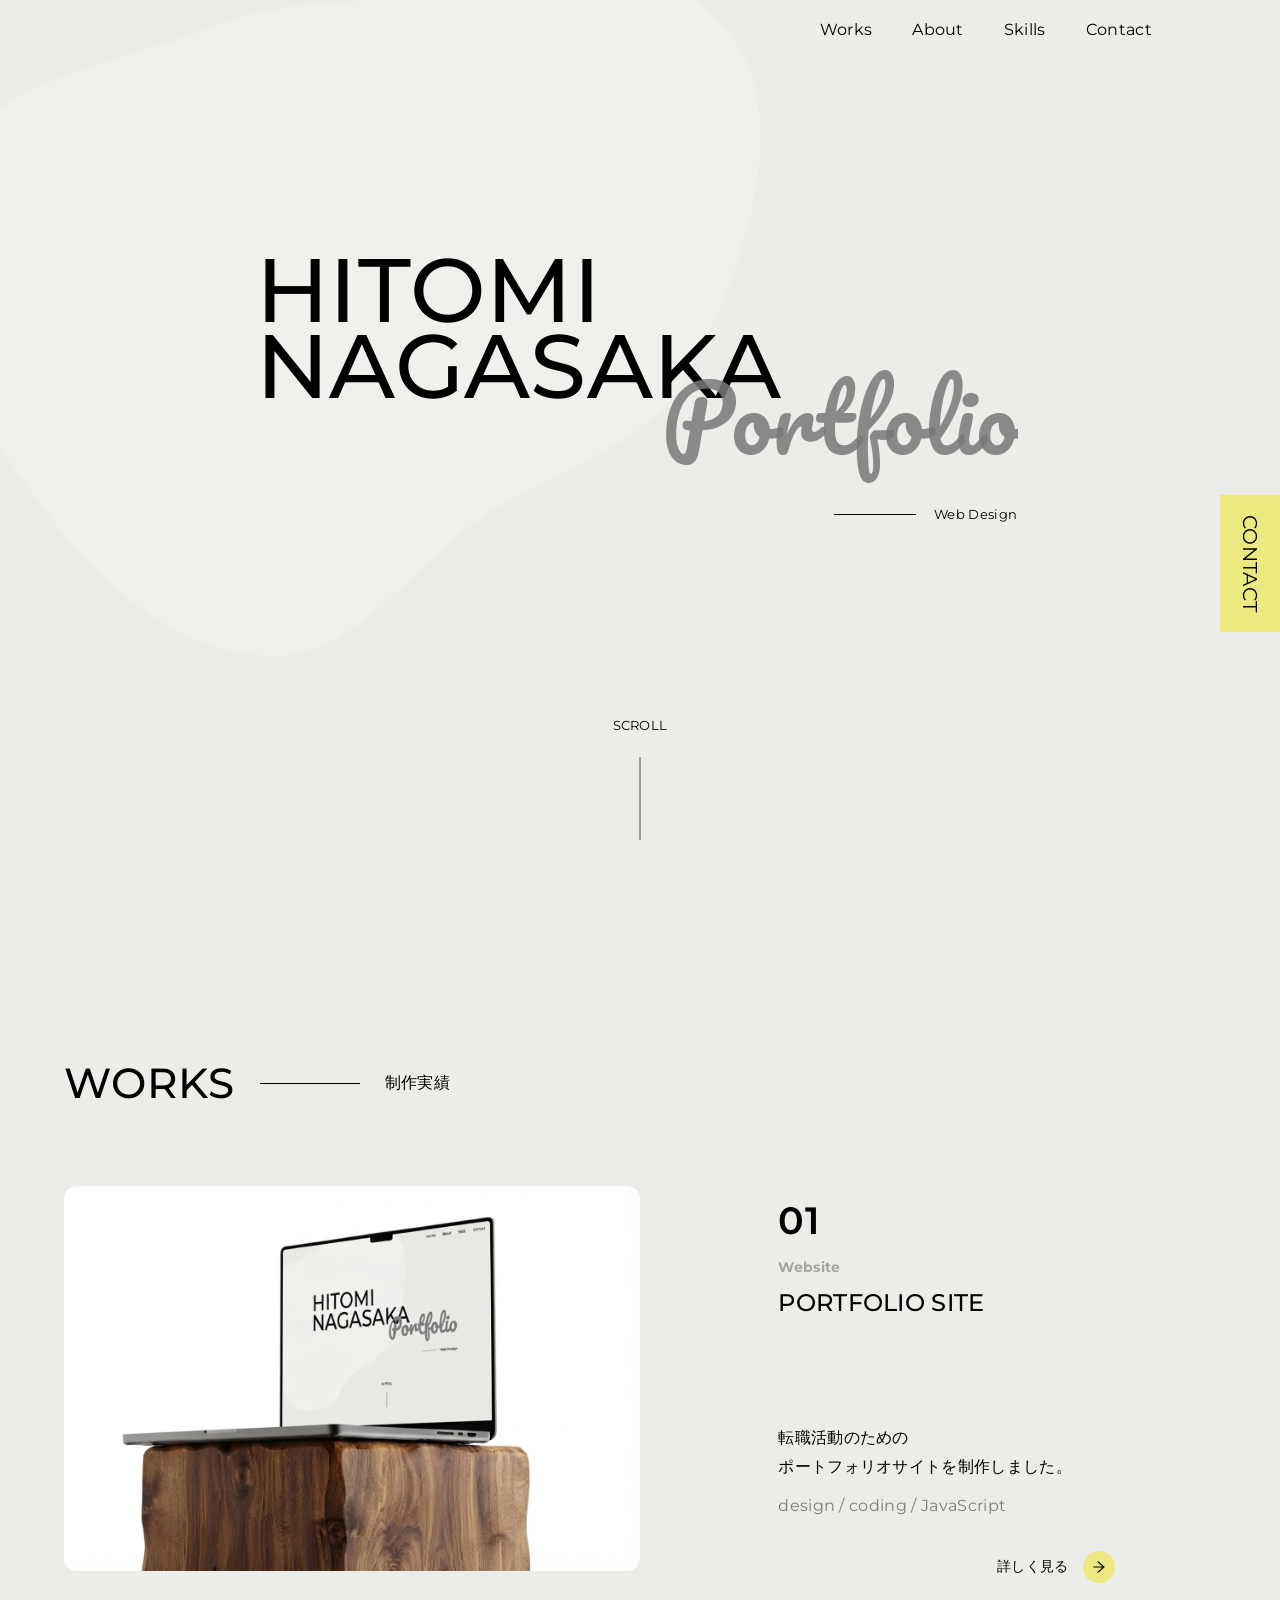
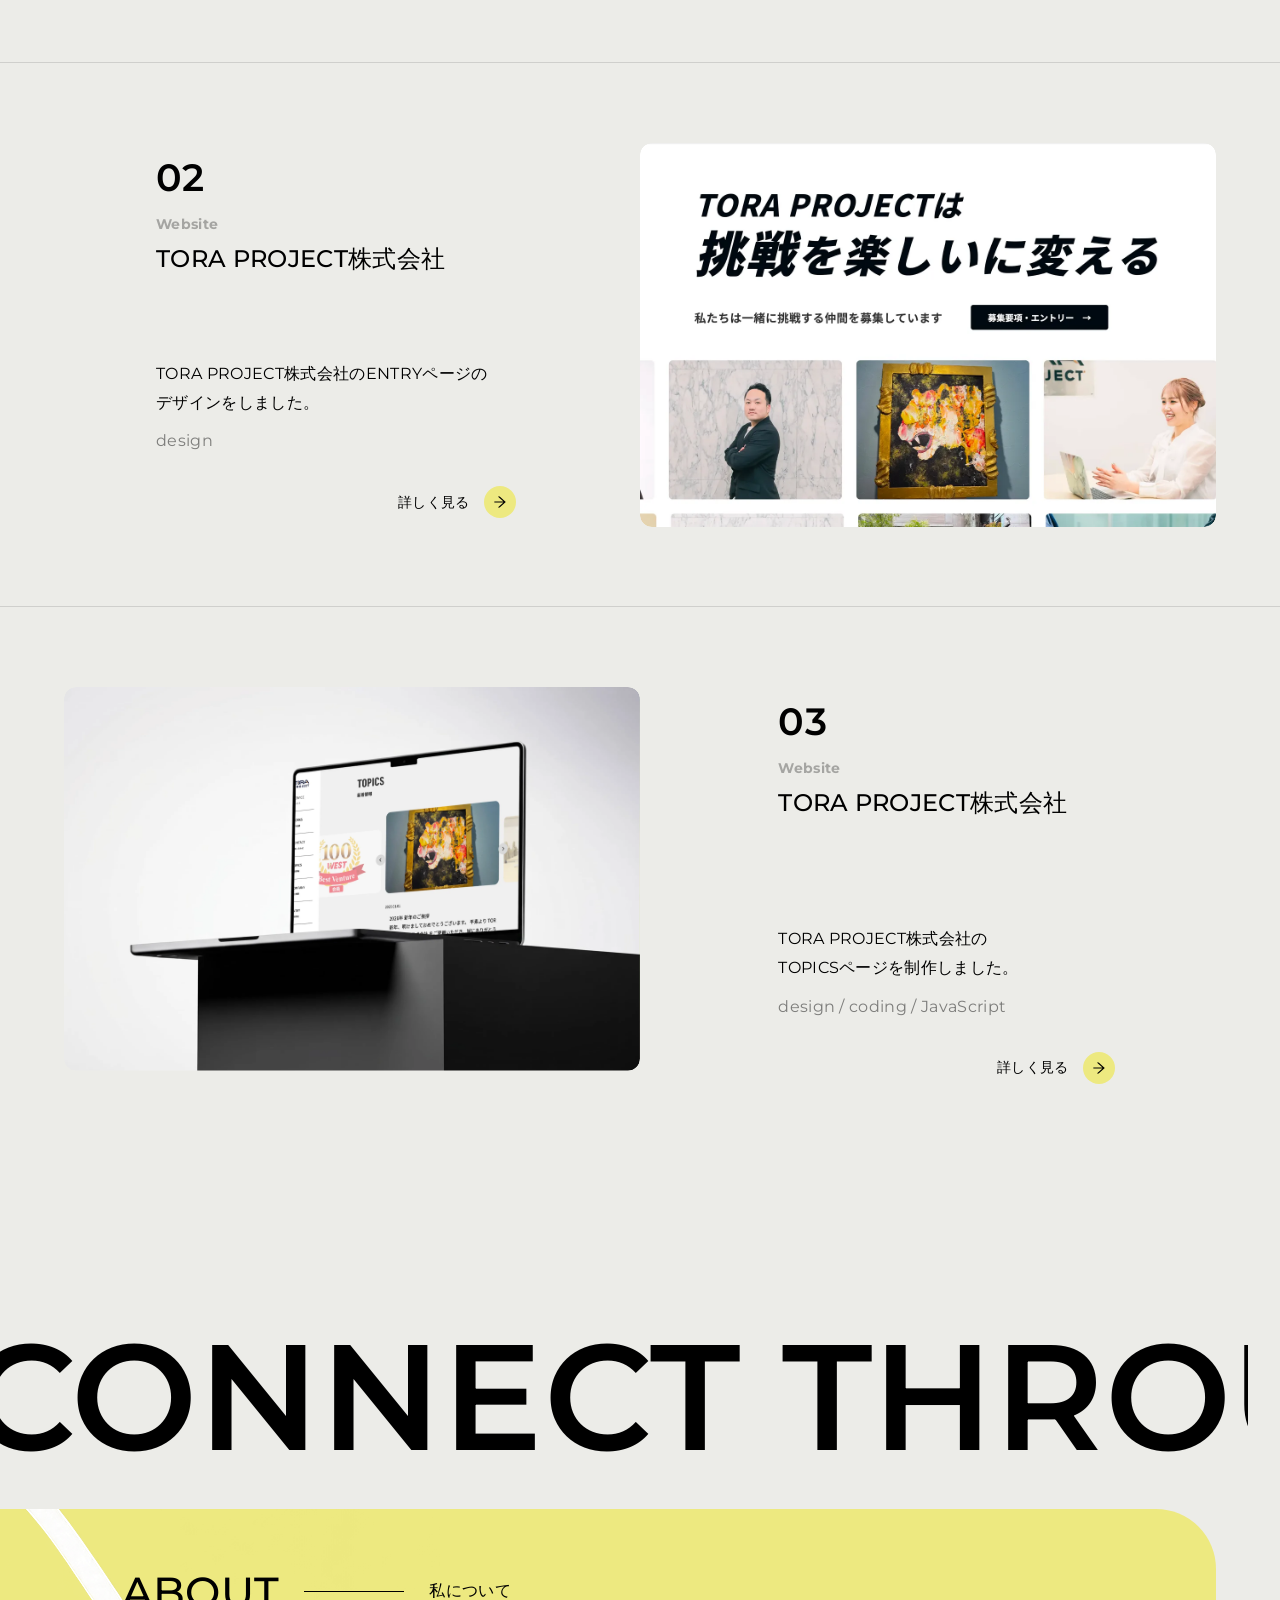
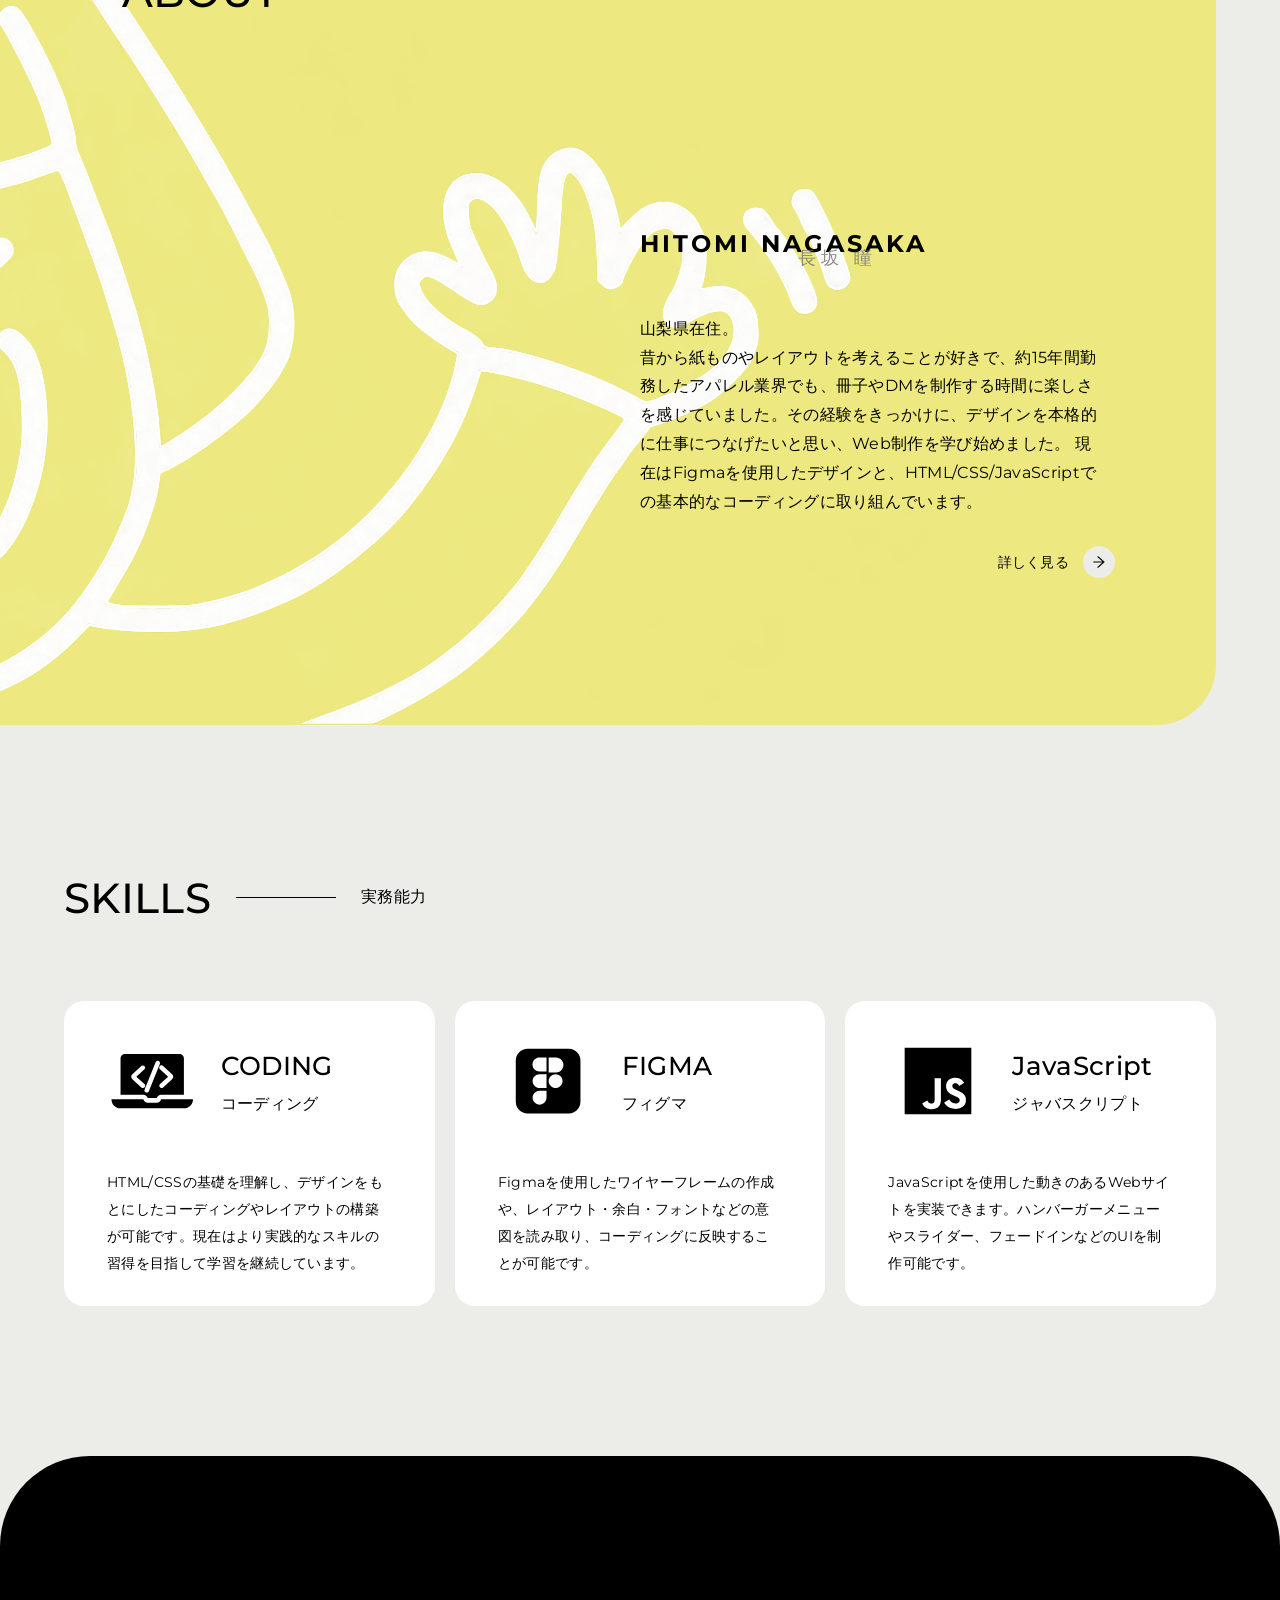
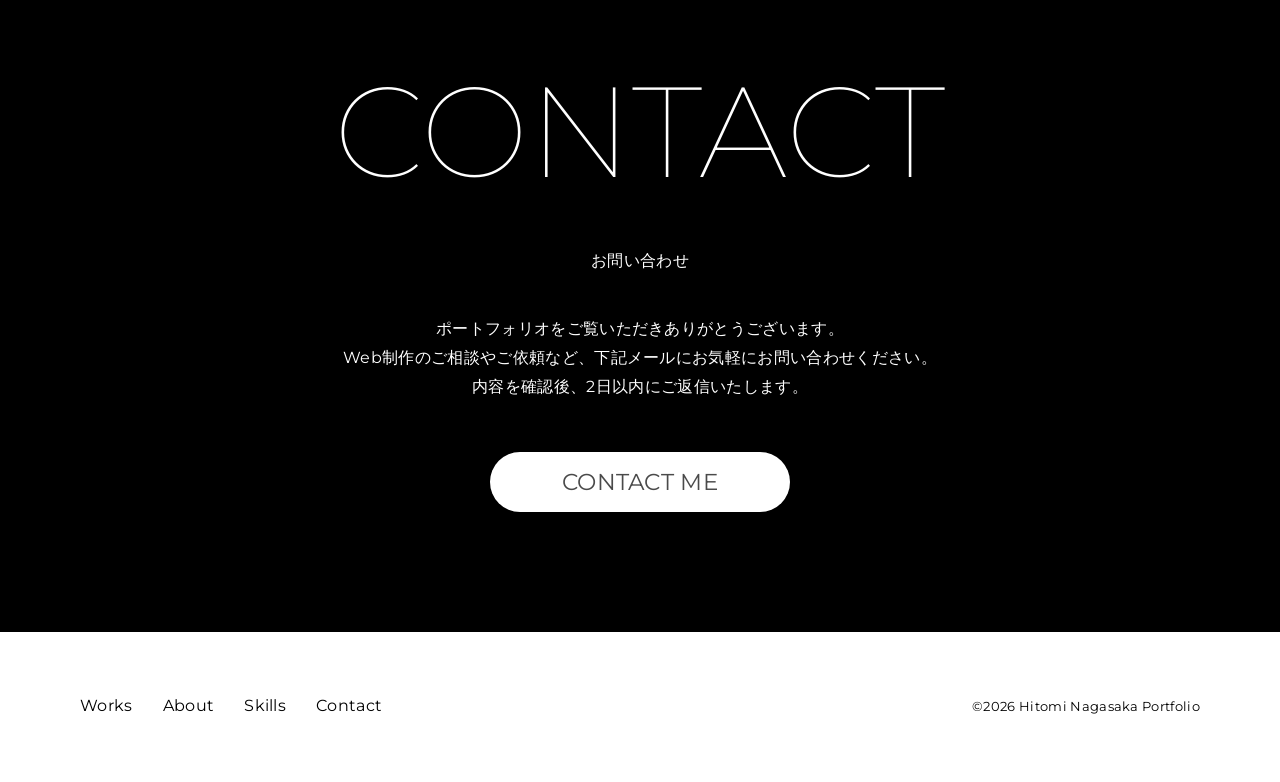
==== commit 6de81996: "portfolio commit5 FV sp 修正２" ====
--- a/index.html
+++ b/index.html
@@ -85,11 +85,10 @@
 
       <div class="scroll">
         <p>SCROLL</p>
-        <span></span>
-      </div>
-
-      <div class="scroll-icon-wrap">
-        <img src="img/SCROLL黄色円.svg" alt="スクロールアイコン" class="scroll-icon2">
+
+        <img src="img/SCROLL黄色円.svg" alt="スクロールアイコン" class="scroll-icon-wrap">
+
+        <span class="scroll-line"></span>
       </div>
 
       <a href="#contact" class="fv-contact">CONTACT</a>
--- a/css/style.css
+++ b/css/style.css
@@ -126,7 +126,7 @@
   justify-content: flex-end;
   position: absolute;
   right: -40%;
-  bottom: -75%;
+  bottom: -80%;
   z-index: 3;
   font-size: clamp(12px, 1vw, 16px);
   gap: 10%;
@@ -212,6 +212,8 @@
   flex-direction: column;
   align-items: center;
   gap: 20px;
+
+  transform: translateX(-50%);
 }
 
 .scroll p {
@@ -221,9 +223,11 @@
   animation: scrollTextIn 0.7s ease-out 3.1s forwards;
 }
 
-.scroll span {
+.scroll-line {
+  display: block;
   width: 1px;
   height: 0;
+  margin: 0;
   background: #4a4a4a;
   animation: scrollLineIn 0.7s ease-in-out 3.5s forwards;
 }
@@ -231,6 +235,7 @@
 .scroll-icon-wrap {
   display: none;
 }
+
 
 @keyframes scrollTextIn {
   to {
@@ -1058,7 +1063,17 @@
   }
 
   .scroll {
-    /* left: 45%; */
+    position: absolute;
+    left: 0;
+    top: auto;
+    bottom: 8%;
+
+    width: 100%;
+    display: flex;
+    flex-direction: column;
+    align-items: center;
+    gap: 16px;
+    transform: none;
   }
 
   .scroll p {
@@ -1067,23 +1082,52 @@
 
   .scroll-icon-wrap {
     display: block;
-    position: absolute;
-    left: 45%;
-    bottom: 16%;
+    position: static;
     width: 64px;
     height: auto;
-  
-    z-index: 3;
+    margin-left: 13%;
+    
 
     opacity: 0;
     transform: translateY(-16px);
     animation: scrollIcon 0.7s ease-out 3.1s forwards;
   }
 
+   .scroll-line {
+    display: block;
+    position: static;
+
+    width: 1px;
+    height: 0;
+    margin: 0;
+
+    background-color: #4a4a4a;
+
+    animation: scrollLineIn 0.7s ease-in-out 3.5s forwards;
+  }
+
+  @keyframes scrollLineIn {
+  to {
+    height: var(--scrill-line-height);
+  }
+}
+
+:root {
+  --scrill-line-height: 80px;
+}
+
+  .scroll span:not(.scroll-line) {
+    display: none;
+  }
+
   @keyframes scrollIcon {
+  from {
+    opacity: 0;
+    transform: translate(-50%, 0);
+  }
   to {
     opacity: 1;
-    transform: translateX(0);
+    transform: translate(-50%, 0);
   }
 }
 
@@ -1245,5 +1289,4 @@
 
 
 
-
 }
